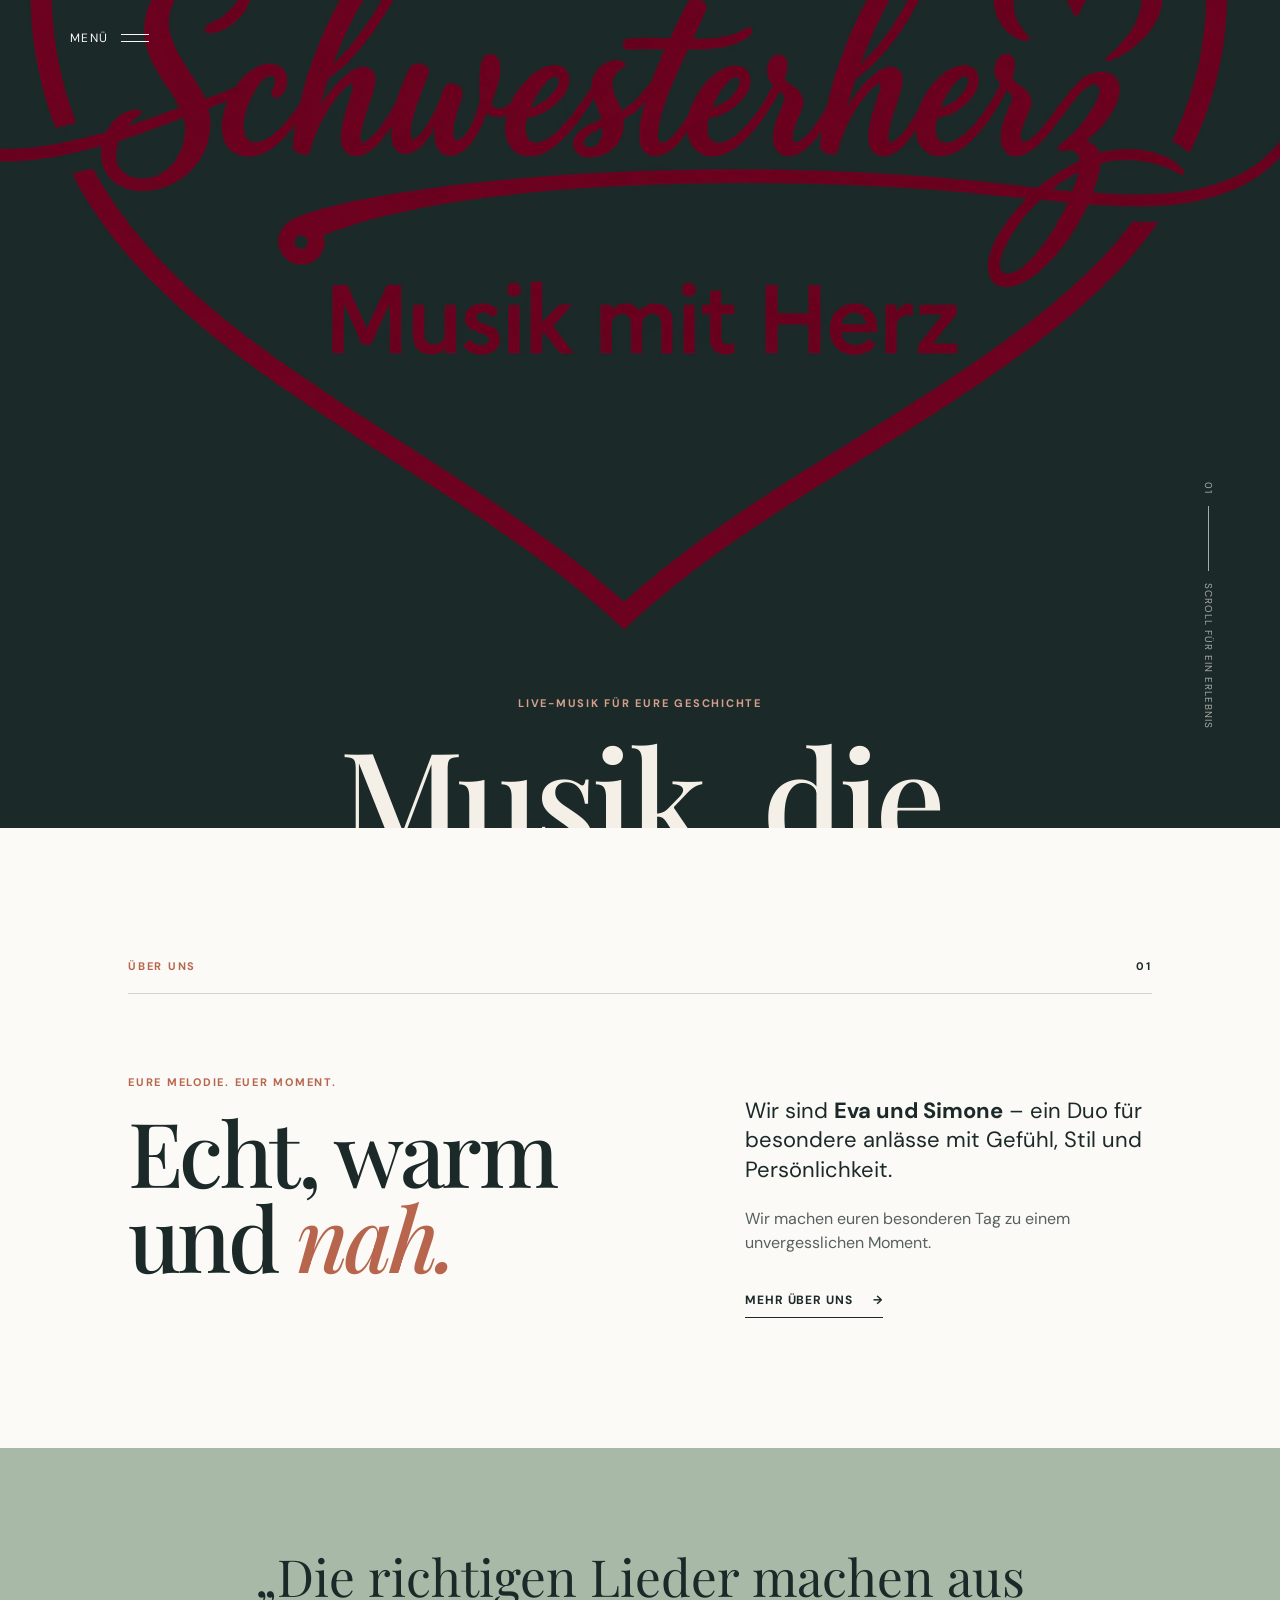
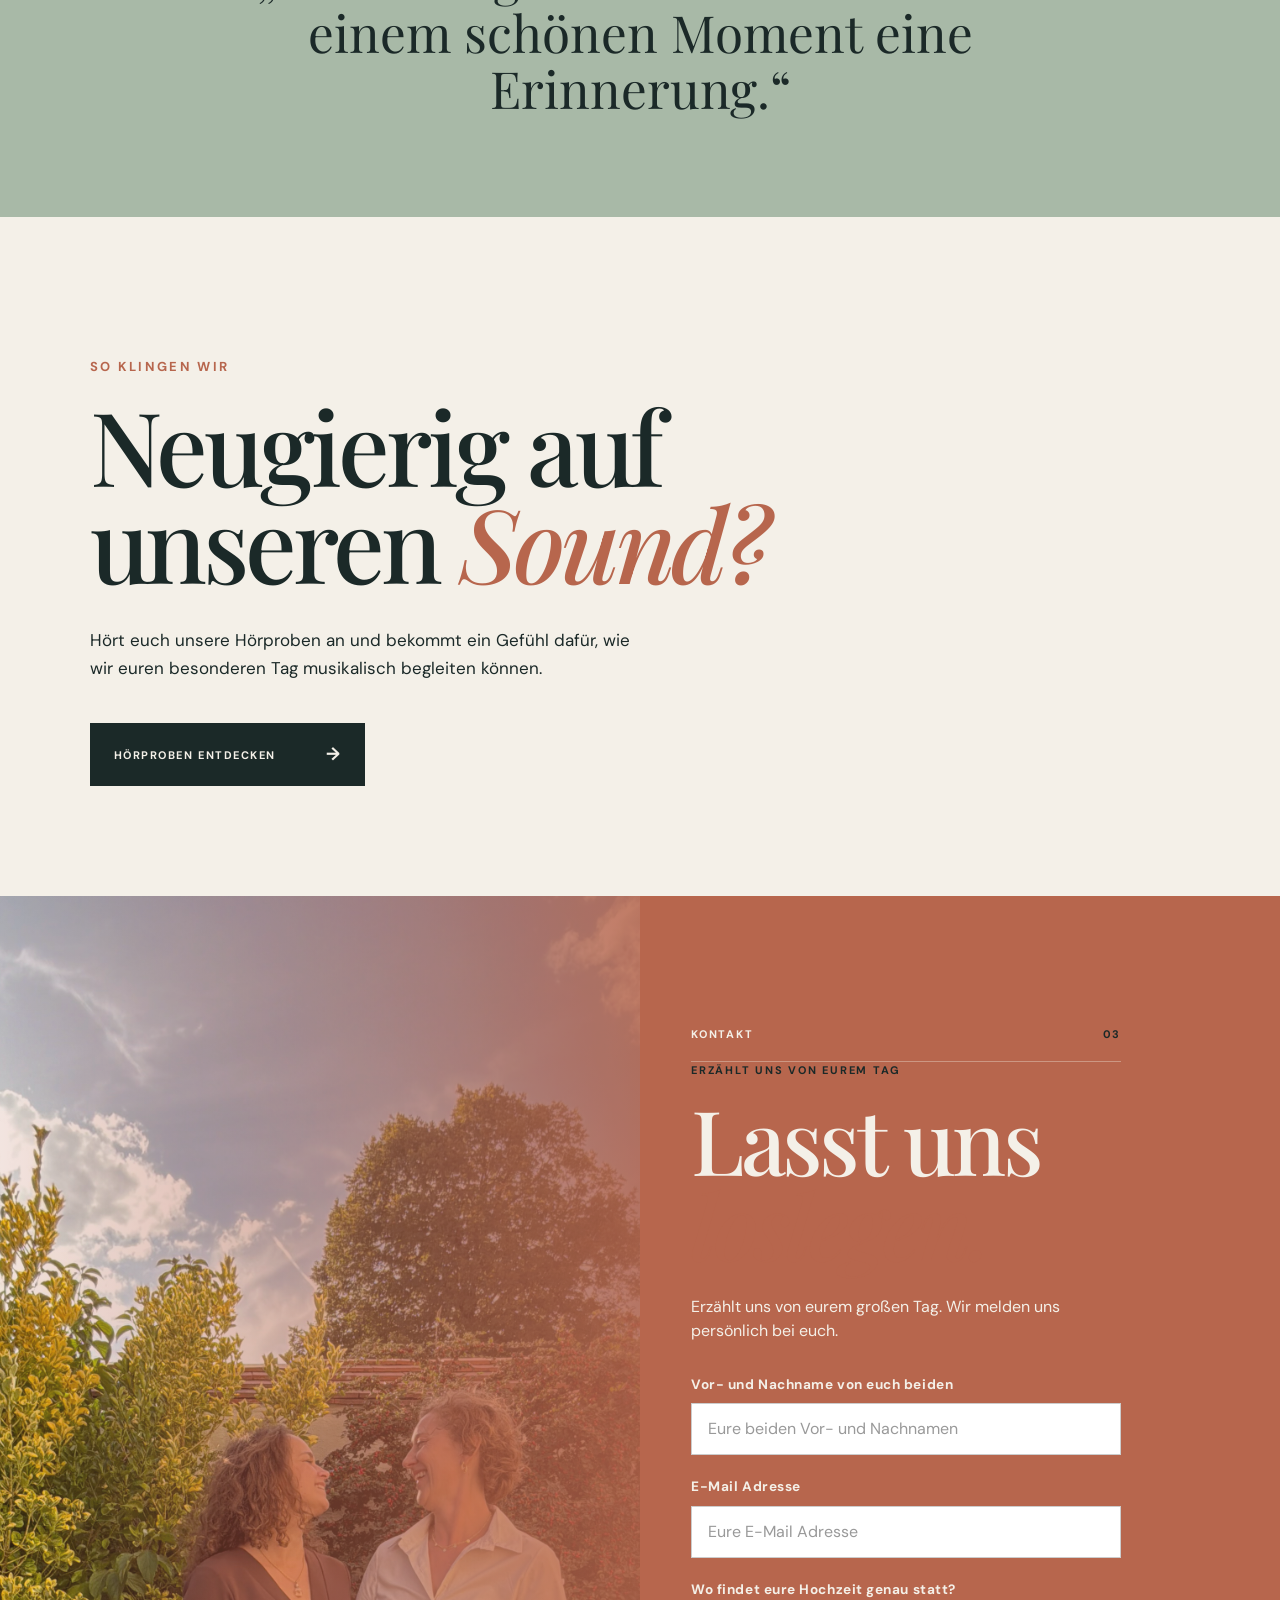
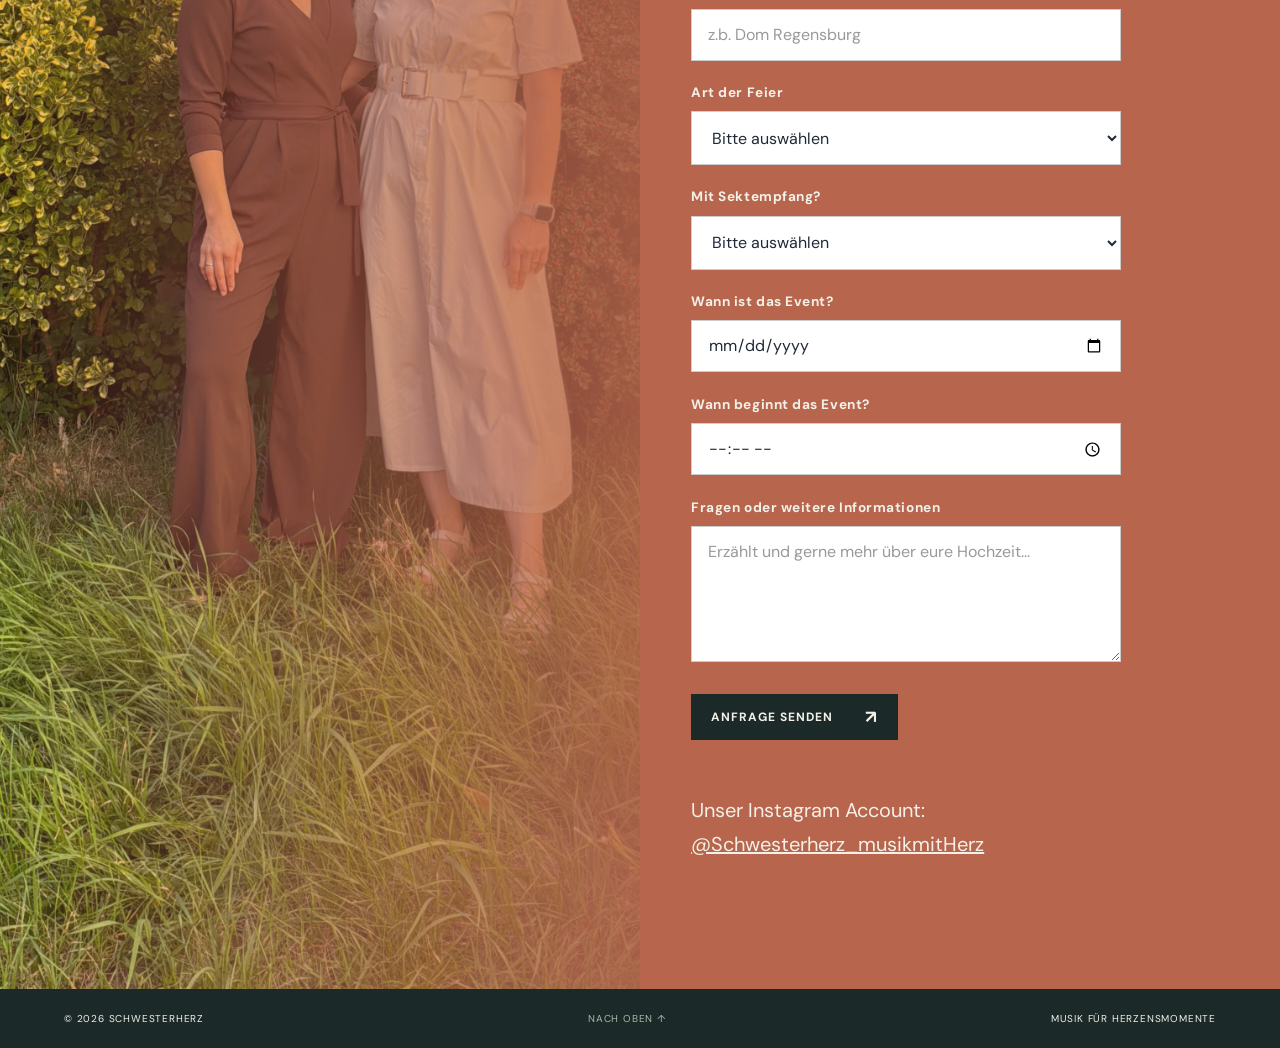
==== index.html @ a73148b8 "Website aktualisiert" ====
<!doctype html>
<html lang="de">
  <head>
    <meta charset="utf-8" />
    <meta name="viewport" content="width=device-width, initial-scale=1" />
    <meta
      name="description"
      content="Live-Musik für Hochzeiten, Empfänge und besondere Momente."
    />
    <title>Schwesterherz | Musik für Herzensmomente</title>
    <link rel="preconnect" href="https://fonts.googleapis.com" />
    <link rel="preconnect" href="https://fonts.gstatic.com" crossorigin />
    <link
      href="https://fonts.googleapis.com/css2?family=DM+Sans:wght@400;500;700&family=Playfair+Display:wght@500;600&display=swap"
      rel="stylesheet"
    />
    <link rel="stylesheet" href="styles.css" />
  </head>
  <body>
    <header class="site-header" id="start">
      <button
        class="menu-toggle"
        type="button"
        aria-expanded="false"
        aria-controls="main-menu"
      >
        <span class="menu-label">Menü</span>
        <span class="menu-icon" aria-hidden="true">
          <i></i>
          <i></i>
        </span>
      </button>
      <nav class="main-menu" id="main-menu" aria-label="Hauptnavigation">

        <div class="menu-links">

        <a href="index.html">Startseite <span>01</span></a>
        <a href="ueber-uns.html">Über uns <span>02</span></a>
        <a href="hoerproben.html">Hörproben <span>03</span></a>
        <a href="./index.html#kontakt">Kontakt <span>04</span></a>
        <a href="impressum.html">Impressum <span>05</span></a>
        </div>

        <div class="menu-logo">
          <img  
            src="images/Logo.jpeg"
            alt="Schwesterherz - Musik mit Herz">
        </div>
      </nav>
    </header>

    <main>
      <section class="hero" aria-labelledby="hero-title">
          <img 
            src="images/logo_tran.PNG" 
            alt="Schwesterherz Logo"
            class="hero-logo"
          >
        </div>
        <div class="hero-content">
          <p class="eyebrow">Live-Musik für eure Geschichte</p>
          <h1 id="hero-title">Musik, die<br /><em>bleibt.</em></h1>
          <p class="hero-text">
            Wir begleiten die leisen, lauten und ganz besonderen Augenblicke
            eurer Hochzeit.
          </p>
          <a class="button button-light" href="#kontakt">
            Termin anfragen <span>↗</span>
          </a>
        </div>
        <div class="hero-note">
          <span>01</span>
          <span class="line"></span>
          <span>Scroll für ein Erlebnis</span>
        </div>
      </section>

      <section
        class="intro section"
        id="ueber-uns"
        aria-labelledby="intro-title"
      >
        <div class="section-kicker">Über uns <span>01</span></div>
        <div class="intro-grid">
          <div>
            <p class="eyebrow">Eure Melodie. Euer Moment.</p>
            <h2 id="intro-title">Echt, warm<br />und <em>nah.</em></h2>
          </div>
          <div class="intro-copy">
            <p class="lead">
              Wir sind <strong>Eva und Simone</strong> – ein Duo für besondere anlässe 
              mit Gefühl, Stil und Persönlichkeit.
            </p>
            <p>Wir machen euren besonderen Tag zu einem unvergesslichen Moment.</p>
            <a class="text-link" href="ueber-uns.html">
              Mehr über uns <span>→</span>
            </a>
          </div>
        </div>
      </section>

      <section class="quote-band">
        <p>
          „Die richtigen Lieder machen aus einem schönen Moment eine
          Erinnerung.“
        </p>
      </section>

      <section class="hoerproben-teaser">
        <p class="eyebrow">So klingen wir</p>
        <h2>
          Neugierig auf <br>
          unseren <em>Sound?</em>
        </h2>
        <p> Hört euch unsere Hörproben an und bekommt ein Gefühl dafür, wie wir euren besonderen Tag musikalisch begleiten können.</p>
      
        <a href="hoerproben.html" class="hoerproben-link">
          Hörproben entdecken <span>→</span>
        </a>
      </section>
      <section
        class="contact section"
        id="kontakt"
        aria-labelledby="contact-title"
      >
        <div
          class="contact-image image-placeholder"
          role="img"
          aria-label="Eigenes Detailfoto hier einsetzen"
        ></div>
        <div class="contact-content">
          <div class="section-kicker">Kontakt <span>03</span></div>
          <p class="eyebrow">Erzählt uns von eurem Tag</p>
          <h2 id="contact-title">Lasst uns<br /><em>loslegen.</em></h2>
          <p>
            Erzählt uns von eurem großen Tag. Wir melden uns persönlich bei euch.
          </p>
        <form class="contact-form" 
              action="https://api.web3forms.com/submit" 
              method="POST"
          >
          
          <!-- WEb3Forms Acces key --->
           <input 
            type="hidden" 
            name="access_key" 
            value="a52d325a-5009-4cd3-9b31-76ecd3b59890"
          />

          <div class="form-group">
                <label for="name"> Vor- und Nachname von euch beiden</label>
                <input 
                  type="text"
                  id="name"
                  name="name"
                  placeholder="Eure beiden Vor- und Nachnamen"
                  required
                />
              </div>

              <div class="form-group">
                <label for="email">E-Mail Adresse</label>
                <input
                  type="email"
                  id="email"
                  name="email"
                  placeholder="Eure E-Mail Adresse"
                  required
                />
              </div>

              <div class="form-group">
                <label for="location">Wo findet eure Hochzeit genau statt?</label>
                <input
                  type="text"
                  id="location"
                  name="location"
                  placeholder="z.b. Dom Regensburg"
                  required
                />
              </div>
             <div class="form-group">
  <label for="wedding-type">Art der Feier</label>
  <select id="wedding-type" name="wedding-type" required>
    <option value="">Bitte auswählen</option>
    <option value="freie-trauung">Freie Trauung</option>
    <option value="kirchliche-trauung">Kirchliche Trauung</option>
    <option value="taufen">Taufe</option>
  </select>
</div>

<div class="form-group" id="sektempfang-group" hidden>
  <label for="sektempfang">Mit Sektempfang?</label>
  <select id="sektempfang" name="sektempfang">
    <option value="">Bitte auswählen</option>
    <option value="ja">Ja</option>
    <option value="nein">Nein</option>
  </select>
</div>
              <div class="form-group">
                <label for="date">Wann ist das Event?</label>
                <input
                  type="date"
                  id="date"
                  name="date"
                  required
                />
              </div>

              <div class="form-group">
                <label for="time">Wann beginnt das Event?</label>
                <input
                  type="time"
                  id="time"
                  name="time"
                  required
                />
              </div>

              <div class="form-group">
                <label for="message">Fragen oder weitere Informationen</label>
                <textarea
                  id="message"
                  name="message"
                  rows="5"
                  placeholder="Erzählt und gerne mehr über eure Hochzeit..."
                ></textarea>
              </div>

              <button class="button button-dark" type="submit">
                Anfrage senden <span>↗</span>
              </button>
            </form>

              <div class="contact-details">
                <span>Unser Instagram Account:</span>
                <a href="https://www.instagram.com/schwesterherz_musikmitherz?utm_source=ig_web_button_share_sheet&stkn=ZDNlZDc0MzIxNw%3D%3D">
                  @Schwesterherz_musikmitHerz
                </a>
              </div>
            </div>
          </section>

      <footer class="site-footer">
        <span>© 2026 Schwesterherz</span>
        <a href="#start">Nach oben ↑</a>
        <span>Musik für Herzensmomente</span>
      </footer>
    <script src="script.js"></script>
  </body>
</html>
---- styles.css ----
:root {
  --ink: #1b2928;
  --cream: #f4f0e8;
  --paper: #fbfaf7;
  --sage: #a8b9a7;
  --rust: #b7664d;
  --line: rgba(27, 41, 40, 0.18);
  --serif: "Playfair Display", Georgia, serif;
  --sans: "DM Sans", sans-serif;
}

* {
  box-sizing: border-box;
}

html {
  scroll-behavior: smooth;
}

body {
  margin: 0;
  color: var(--ink);
  background: var(--paper);
  font-family: var(--sans);
  font-size: 16px;
  line-height: 1.5;
}

a {
  color: inherit;
  text-decoration: none;
}

.site-header {
  position: absolute;
  z-index: 5;
  top: 0;
  left: 0;
  display: flex;
  align-items: center;
  justify-content: space-between;
  width: 100%;
  padding: 28px 5vw;
  color: var(--paper);
}

.logo {
  position: relative;
  z-index: 2;
  width: min(180px, 35vw);
  height: auto;
  object-fit: contain;
}

.brand {
  position: fixed;
  z-index: 10;
  top: 22px;
  left: 50%;
  transform: translateX(-50%);
  display: inline-flex;
  align-items: center;
  justify-content: center;
  gap: 12px;
  width: min(90vw, 430px);
  min-height: 86px;
  border: 1px solid var(--paper);
  padding: 18px 28px;
  background: var(--ink);
  color: var(--paper);
  font-size: clamp(1.8rem, 4vw, 3rem);
  font-weight: 700;
  letter-spacing: 0.03em;
  white-space: nowrap;
  box-shadow: 0 8px 24px rgba(27, 41, 40, 0.18);
}

.brand-mark {
  display: grid;
  place-items: center;
  flex: 0 0 auto;
  width: 42px;
  height: 42px;
  border: 1px solid currentColor;
  border-radius: 50%;
  font-size: 10px;
  letter-spacing: 0;
}

.brand-name {
  font-family: var(--serif);
}

.menu-toggle {
  position: relative;
  z-index: 2;
  display: flex;
  align-items: center;
  gap: 12px;
  border: 0;
  color: inherit;
  background: none;
  font: inherit;
  cursor: pointer;
}

.menu-label {
  font-size: 12px;
  text-transform: uppercase;
  letter-spacing: 0.12em;
}

.menu-icon {
  display: grid;
  gap: 6px;
  width: 28px;
}

.menu-icon i {
  display: block;
  height: 1px;
  background: currentColor;
  transition: transform 0.3s ease;
}

.main-menu {
    position: fixed;
    inset: 0;
    display: grid;
    grid-template-columns: 1fr 1fr;
    align-items: center;
    gap: 8vw;
    padding: 8vw;
    background: var(--ink);
    color: var(--cream);
    opacity: 0;
    pointer-events: none;
    transform: translateY(-10px);
    transition:
        opacity 0.35s ease,
        transform 0.35s ease;

}

.main-menu.is-open {
  opacity: 1;
  pointer-events: auto;
  transform: translateY(0);
}

.main-menu a {
  display: flex;
  justify-content: space-between;

  width: 100%;

  border-bottom: 1px solid rgba(244, 240, 232, 0.25);

  padding: 18px 0;

  font-family: var(--serif);
  font-size: clamp(2.6rem, 5vw, 5rem);

  line-height: 1;
}

.main-menu a span {
  align-self: flex-start;
  font: 12px var(--sans);
  opacity: 0.65;
}
.hero {
  Position: relative;
  min-height: 700px;
  height: 92vh;
  overflow: hidden;
  display: flex;
  flex-direction: column;
  align-items: center;
  justify-content: center;
  background: var(--ink);
  color: var(--cream);
}
.hero-image,
.contact-image {
  position: absolute;
  inset: 0;
  background-position: center;
  background-size: cover;
}
.hero-image {
  position: relative;
  width: 100%;
  height: 45%;

  display: flex;
  justify-content: center;
  align-items: center;

  overflow: hidden;
  background: #f5d2c2
}
.hero-image img {
  width: 100%;
  max-width: 1400px;
  height: auto;

  object-fit: contain;
  
  display: block;
}
.hero-image svg {
  width: min(1200px, 90vw);
  height: auto;
  max-height: 90%;
  display: block;
}
.heart-outline {
  fill: none;
  stroke: #4b2c32;
  stroke-width: 7;
  stroke-linecap: round;
  stroke-linejoin: round;
}
.heart-outline.subtle {
  opacity: 0.2;
  stroke-width: 3;
}
.heart-line {
  fill: none;
  stroke: #4b2c32;
  stroke-width: 7;
  stroke-linecap: round;
  stroke-linejoin: round;
  opacity: 0.7;
}
.script-arc {
  fill: none;
  stroke: #4b2c32;
  stroke-width: 6;
  stroke-linecap: round;
  opacity: 0.9;
}
.script-arc.right {
  stroke-width: 5;
}
.brand-name,
.brand-subtitle {
  fill: #4b2c32;
  text-anchor: middle;
}
.brand-name {
  font-family: "Segoe Print", "Bradley Hand", "Comic Sans MS", cursive;
  font-size: 150px;
  font-weight: 700;
  letter-spacing: -5px;
  font-style: italic;
}
.brand-subtitle {
  font-family: "Segoe Print", "Bradley Hand", "Comic Sans MS", cursive;
  font-size: 88px;
  font-weight: 700;
  letter-spacing: -3px;
  font-style: italic;
}
.image-placeholder::after {
  content: none;
}
.hero-content {
  position: relative;
  z-index: 2;
  width: 100%;
  max-width: 100%;
  padding: 2rem;
  text-align: center;
  display: flex;
  flex-direction: column;
  align-items: center;
}
.eyebrow {
  margin: 0 0 18px;
  color: var(--rust);
  font-size: 11px;
  font-weight: 700;
  letter-spacing: 0.16em;
  text-transform: uppercase;
}
.hero .eyebrow {
  color: #d4a08c;
}
h1,
h2 {
  margin: 0;
  font-family: var(--serif);
  font-weight: 500;
  line-height: 0.95;
  letter-spacing: -0.04em;
}
h1 {
  font-size: clamp(4.5rem, 11vw, 10.5rem);
}
h2 {
  font-size: clamp(3.2rem, 7vw, 7rem);
}
em {
  color: var(--rust);
  font-style: italic;
}
.hero-text {
  max-width: 360px;
  margin: 30px 0;
  font-size: 17px;
}
.button {
  display: inline-flex;
  align-items: center;
  gap: 32px;
  padding: 15px 20px;
  font-size: 12px;
  font-weight: 700;
  letter-spacing: 0.08em;
  text-transform: uppercase;
  transition:
    gap 0.25s ease,
    background 0.25s ease;
}
.button:hover {
  gap: 42px;
}
.button span {
  font-size: 18px;
  line-height: 0;
}
.button-light {
  border: 1px solid rgba(244, 240, 232, 0.7);
  color: var(--cream);
}
.button-light:hover {
  background: var(--cream);
  color: var(--ink);
}
.button-dark {
  background: var(--ink);
  color: var(--cream);
}
.button-dark:hover {
  background: var(--rust);
}
.hero-note {
  position: absolute;
  right: 5vw;
  bottom: 11vh;
  display: flex;
  align-items: center;
  gap: 12px;
  color: rgba(244, 240, 232, 0.65);
  font-size: 10px;
  letter-spacing: 0.1em;
  text-transform: uppercase;
  writing-mode: vertical-rl;
}
.hero-note .line {
  display: block;
  width: 1px;
  height: 65px;
  background: currentColor;
}
.section {
  padding: 130px 10vw;
}
.section-kicker {
  display: flex;
  justify-content: space-between;
  padding-bottom: 18px;
  border-bottom: 1px solid var(--line);
  color: var(--rust);
  font-size: 11px;
  font-weight: 700;
  letter-spacing: 0.16em;
  text-transform: uppercase;
}
.section-kicker span {
  color: var(--ink);
}
.intro-grid {
  display: grid;
  grid-template-columns: 1.2fr 1fr;
  gap: 10vw;
  padding-top: 80px;
}
.intro-copy {
  align-self: end;
  max-width: 430px;
}
.lead {
  font-size: 22px;
  line-height: 1.35;
}
.intro-copy p:not(.lead) {
  color: #56615d;
}
.text-link {
  display: inline-flex;
  gap: 20px;
  margin-top: 20px;
  border-bottom: 1px solid var(--ink);
  padding-bottom: 8px;
  font-size: 12px;
  font-weight: 700;
  letter-spacing: 0.08em;
  text-transform: uppercase;
}
.quote-band {
  padding: 100px 10vw;
  background: var(--sage);
}
.quote-band p {
  max-width: 850px;
  margin: 0 auto;
  font-family: var(--serif);
  font-size: clamp(2rem, 4vw, 4.5rem);
  line-height: 1.1;
  text-align: center;
}
.samples {
  background: var(--cream);
}
.section-heading {
  display: flex;
  justify-content: space-between;
  align-items: end;
  padding: 65px 0 55px;
}
.section-heading > p {
  max-width: 250px;
  margin: 0;
  color: #56615d;
  font-size: 14px;
}
.tracks {
  border-top: 1px solid var(--line);
}
.track {
  display: grid;
  grid-template-columns: 70px 1fr 30px;
  align-items: center;
  gap: 22px;
  border-bottom: 1px solid var(--line);
  padding: 22px 0;
}
.play-button {
  width: 48px;
  height: 48px;
  border: 1px solid var(--ink);
  border-radius: 50%;
  color: var(--ink);
  background: transparent;
  font-size: 13px;
  cursor: pointer;
  transition:
    background 0.2s,
    color 0.2s;
}
.play-button.is-playing,
.play-button:hover {
  background: var(--rust);
  color: var(--paper);
  border-color: var(--rust);
}
.track-info > span {
  color: var(--rust);
  font-size: 10px;
  font-weight: 700;
  letter-spacing: 0.14em;
  text-transform: uppercase;
}
.track h3 {
  margin: 5px 0 1px;
  font-family: var(--serif);
  font-size: 25px;
  font-weight: 500;
}
.track p {
  margin: 0;
  color: #69726d;
  font-size: 12px;
}
.track-arrow {
  font-size: 22px;
}
.contact {
  position: relative;
  min-height: 700px;
  display: flex;
  align-items: center;
  overflow: hidden;
  background: var(--rust);
  color: var(--cream);
}
.contact-image {
  right: 50%;
  opacity: 0.92;
  background-image:
    linear-gradient(90deg, rgba(183, 102, 77, 0.1), rgba(183, 102, 77, 0.85)),
    url("images/IMG_0082.jpeg");
}
.contact-content {
  position: relative;
  z-index: 1;
  width: 42%;
  margin-left: 55%;
}
.contact .section-kicker {
  border-color: rgba(244, 240, 232, 0.35);
  color: var(--cream);
}
.contact .section-kicker span,
.contact .eyebrow {
  color: var(--ink);
}
.contact p:not(.eyebrow) {
  max-width: 370px;
  margin: 28px 0;
}
.contact .button-dark {
  margin-top: 10px;
  background: var(--ink);
}
.contact-details {
  display: grid;
  gap: 4px;
  margin-top: 55px;
  font-size: 20px;
}

.contact-details a {
  text-decoration: underline;
}
.site-footer {
  display: flex;
  justify-content: space-between;
  padding: 22px 5vw;
  background: var(--ink);
  color: var(--cream);
  font-size: 10px;
  letter-spacing: 0.08em;
  text-transform: uppercase;
}
.site-footer a {
  color: var(--sage);
}
@media (max-width: 700px) {
  .site-header {
    padding: 22px 6vw;
  }
  .hero {
    min-height: 680px;
    height: 90vh;
  }
  .hero-content {
    margin: 0 6vw 12vh;
  }
  .hero-note {
    right: 6vw;
    bottom: 4vh;
  }
  .section {
    padding: 85px 7vw;
  }
  .intro-grid,
  .section-heading {
    grid-template-columns: 1fr;
    display: grid;
    gap: 45px;
    padding-top: 50px;
  }
  .quote-band {
    padding: 75px 7vw;
  }
  .contact {
    min-height: 760px;
    display: block;
    padding-top: 0;
  }
  .contact-image {
    position: relative;
    right: auto;
    height: 310px;
    opacity: 1;
  }
  .contact-content {
    width: auto;
    margin: 0;
    padding: 55px 7vw 70px;
  }
  .contact .section-kicker {
    margin-bottom: 55px;
  }
  .site-footer {
    flex-wrap: wrap;
    gap: 12px;
  }
  .site-footer span:last-child {
    width: 100%;
    order: 3;
  }

  .main-menu {

    grid-template-columns: 1fr;

    align-content: center;

    gap: 35px;

    padding: 20vw 8vw 8vw;

}

.main-menu a {

    font-size: 2.3rem;

    padding: 12px 0 16px;

}

.menu-logo img {

    max-width: 280px;

}
}
/* ==========================
  Kontaktformular
  =========================== */

.contact-form {
  display: flex;
  flex-direction: column;
  gap: 1.4rem;
  margin-top: 2rem;
  width: 100%;
  max-width: 600px;
}

/* Einzelne Formularfelder */
.form-group {
  display: flex;
  flex-direction: column;
  gap: 0.5rem;
  width: 100%;
}

/* Beschriftung der Formularfelder */
.form-group label {
  font-size: 0.85rem;
  font-weight: 700;
  letter-spacing: 0.04em;
}

/*Eingabefelder */
.form-group input,
.form-group select,
.form-group textarea {
  width: 100%;
  max-width: 100%;
  min-height: 52px;
  padding: 0.9rem 1rem;
  border: 1px solid rgba(0, 0, 0, 0.2);
  background: white;
  font-family: inherit;
  font-size: 1rem;
  color: #1f2937;
  box-sizing: border-box;
  border-radius: 0;
  transition: border-color 0.2s ease,
              box-shadow 0.2s ease;
}

.form-group input[type="date"],
.form-group input[type="time"] {
  display: block;
  width: 100%;
  min-height: 52px;
  height: 52px;
  padding: 0.9rem 1rem;
  appearance: none;
  -webkit-appearance: none;
  -moz-appearance: none;
  line-height: normal;
  font: inherit;
}

/* Platzhalter */
.form-group input::placeholder,
.form-group textarea::placeholder {
  color: #999;
}

/* Wenn man ein Feld anklickt */
.form-group input:focus,
.form-group select:focus,
.form-group textarea:focus {
  outline: none;
  border-color: #1f2937;
  box-shadow: 0 0 0 2px rgba(31, 41, 55, 0.08);
}

/* Textfeld */
.form-group textarea {
  resize: vertical;
  min-height: 130px;
}

/* Dropdown */
.form-group select {
  cursor: pointer;
}

/* Absender-Button */
.contact-form .button {
  align-self: flex-start;
  border: none;
  cursor: pointer;
  font-family: inherit;
}

/* button beim Überfahren */
.contact-form .button:hover {
  transform: translateY(-2px);
}

/* Auf kleinere Bildschirmen */
@media (max-width: 700px) {
  .contact-form {
    max-width: 100%;
  }
  .form-group input,
  .form-group select,
  .form-group textarea {
    font-size: 16px;
  }
}

/* ========================================

   HÖRPROBEN-TEASER AUF DER STARTSEITE

======================================== */

.hoerproben-teaser {

    position: relative;

    overflow: hidden;

    padding: 140px 7vw 110px;

    background: var(--cream);

    color: var(--ink);

}

/* Kleine Überschrift */

.hoerproben-teaser .eyebrow {

    margin: 0 0 20px;

    color: var(--rust);

    font-size: 13px;

    font-weight: 700;

    letter-spacing: 0.18em;

    text-transform: uppercase;

}

/* Große Überschrift */

.hoerproben-teaser h2 {

    max-width: 850px;

    margin: 0;

    font-family: var(--serif);

    font-size: clamp(3.5rem, 8vw, 7rem);

    font-weight: 500;

    line-height: 0.95;

    letter-spacing: -0.04em;

}

.hoerproben-teaser h2 em {

    color: var(--rust);

    font-weight: 500;

    font-style: italic;

}

/* Beschreibung */

.hoerproben-teaser > p:not(.eyebrow) {

    max-width: 560px;

    margin: 35px 0 0;

    font-size: 17px;

    line-height: 1.7;

}

/* Button */

.hoerproben-link {

    display: inline-flex;

    align-items: center;

    justify-content: space-between;

    gap: 50px;

    margin-top: 40px;

    padding: 18px 24px;

    background: var(--ink);

    color: var(--cream);

    font-size: 11px;

    font-weight: 700;

    letter-spacing: 0.14em;

    text-transform: uppercase;

    text-decoration: none;

    transition:

        transform 0.25s ease,

        background 0.25s ease;

}

.hoerproben-link:hover {

    transform: translateY(-3px);

    background: #243937;

}

.hoerproben-link span {

    font-size: 18px;

    transition: transform 0.25s ease;

}

.hoerproben-link:hover span {

    transform: translateX(5px);

}

/* ========================================

   HANDY

======================================== */

@media (max-width: 700px) {

    .hoerproben-teaser {

        padding: 75px 5vw;

    }

    .hoerproben-teaser h2 {

        font-size: clamp(3rem, 15vw, 5rem);

    }

    .hoerproben-teaser > p:not(.eyebrow) {

        margin-top: 28px;

        font-size: 16px;

    }

    .hoerproben-link {

        gap: 28px;

        margin-top: 32px;
        padding: 16px 20px;
    }
}

.menu-logo {
  display: flex;
  justify-content: center;
  align-items: center;

  width: 100%;
}

.menu-logo img {
  display: block;

  width: 100%;
  max-width: 600px;
  height: auto;

  object-fit: contain;
}
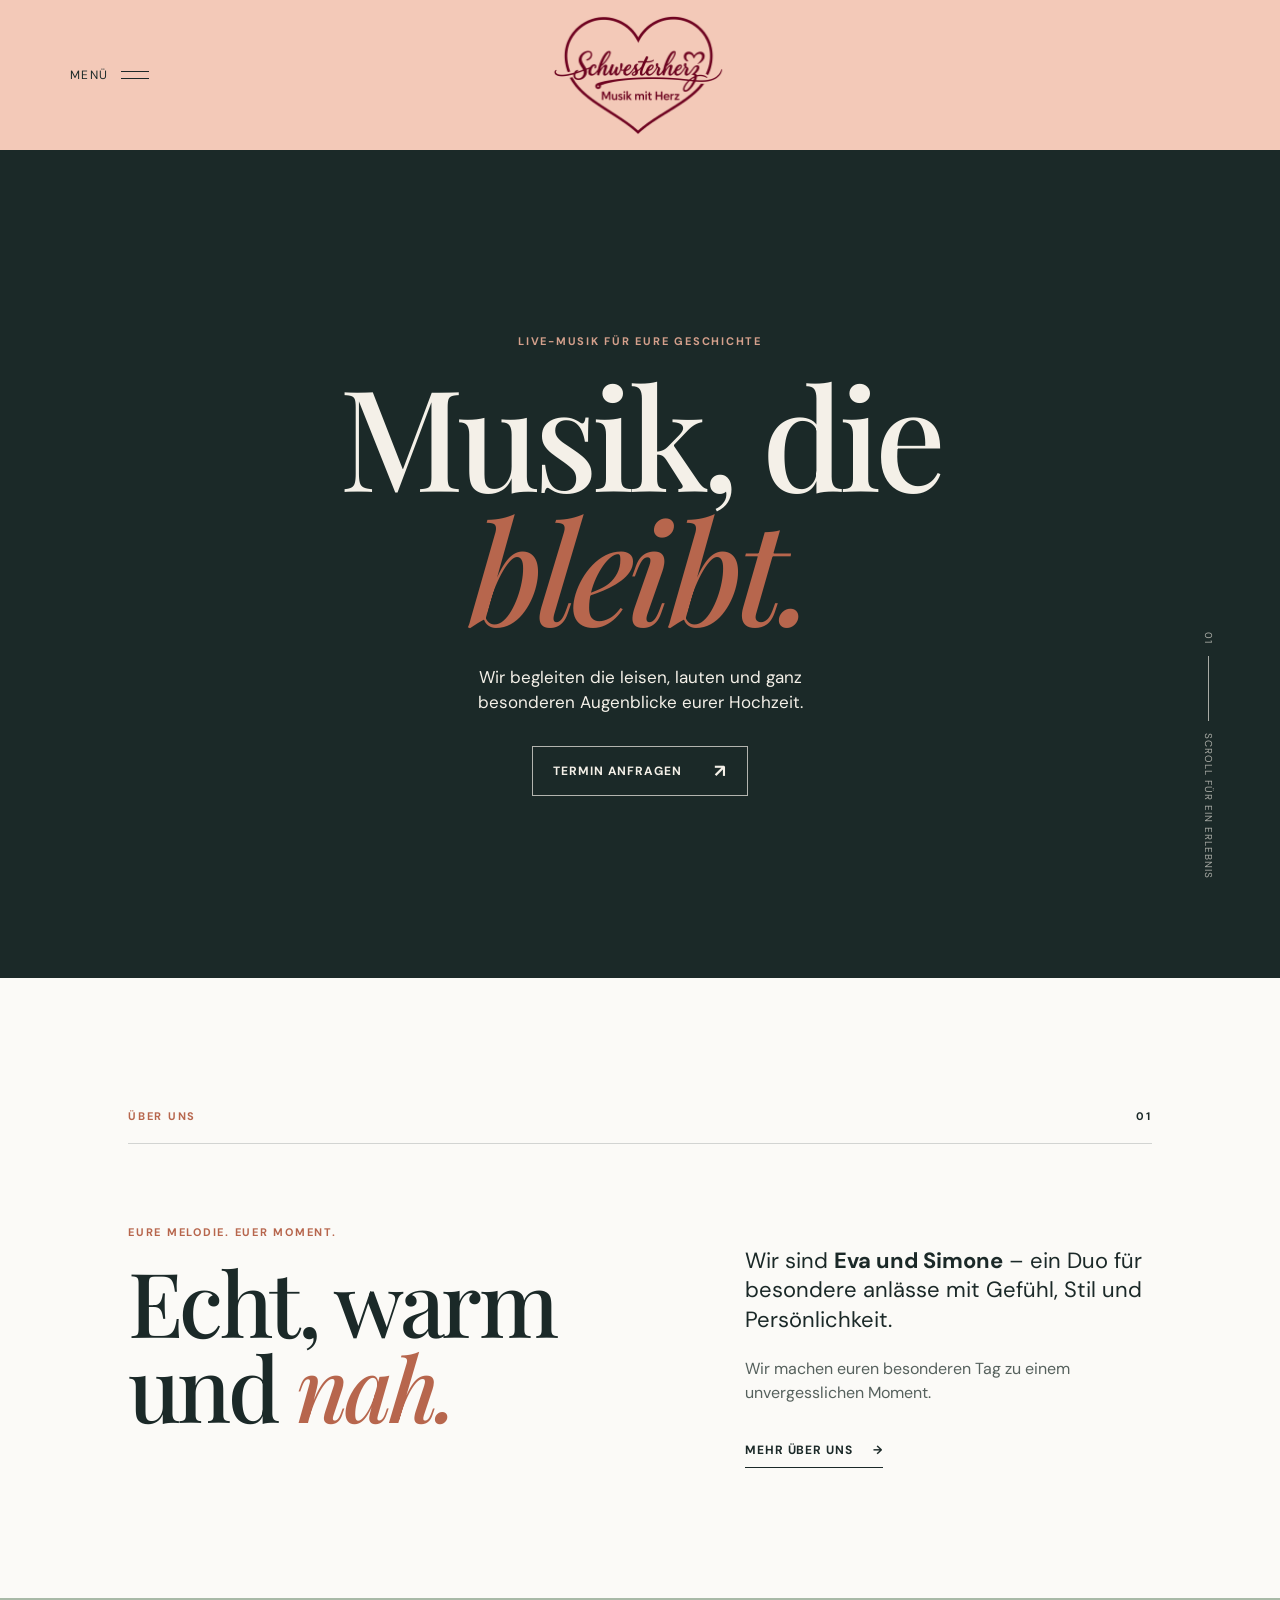
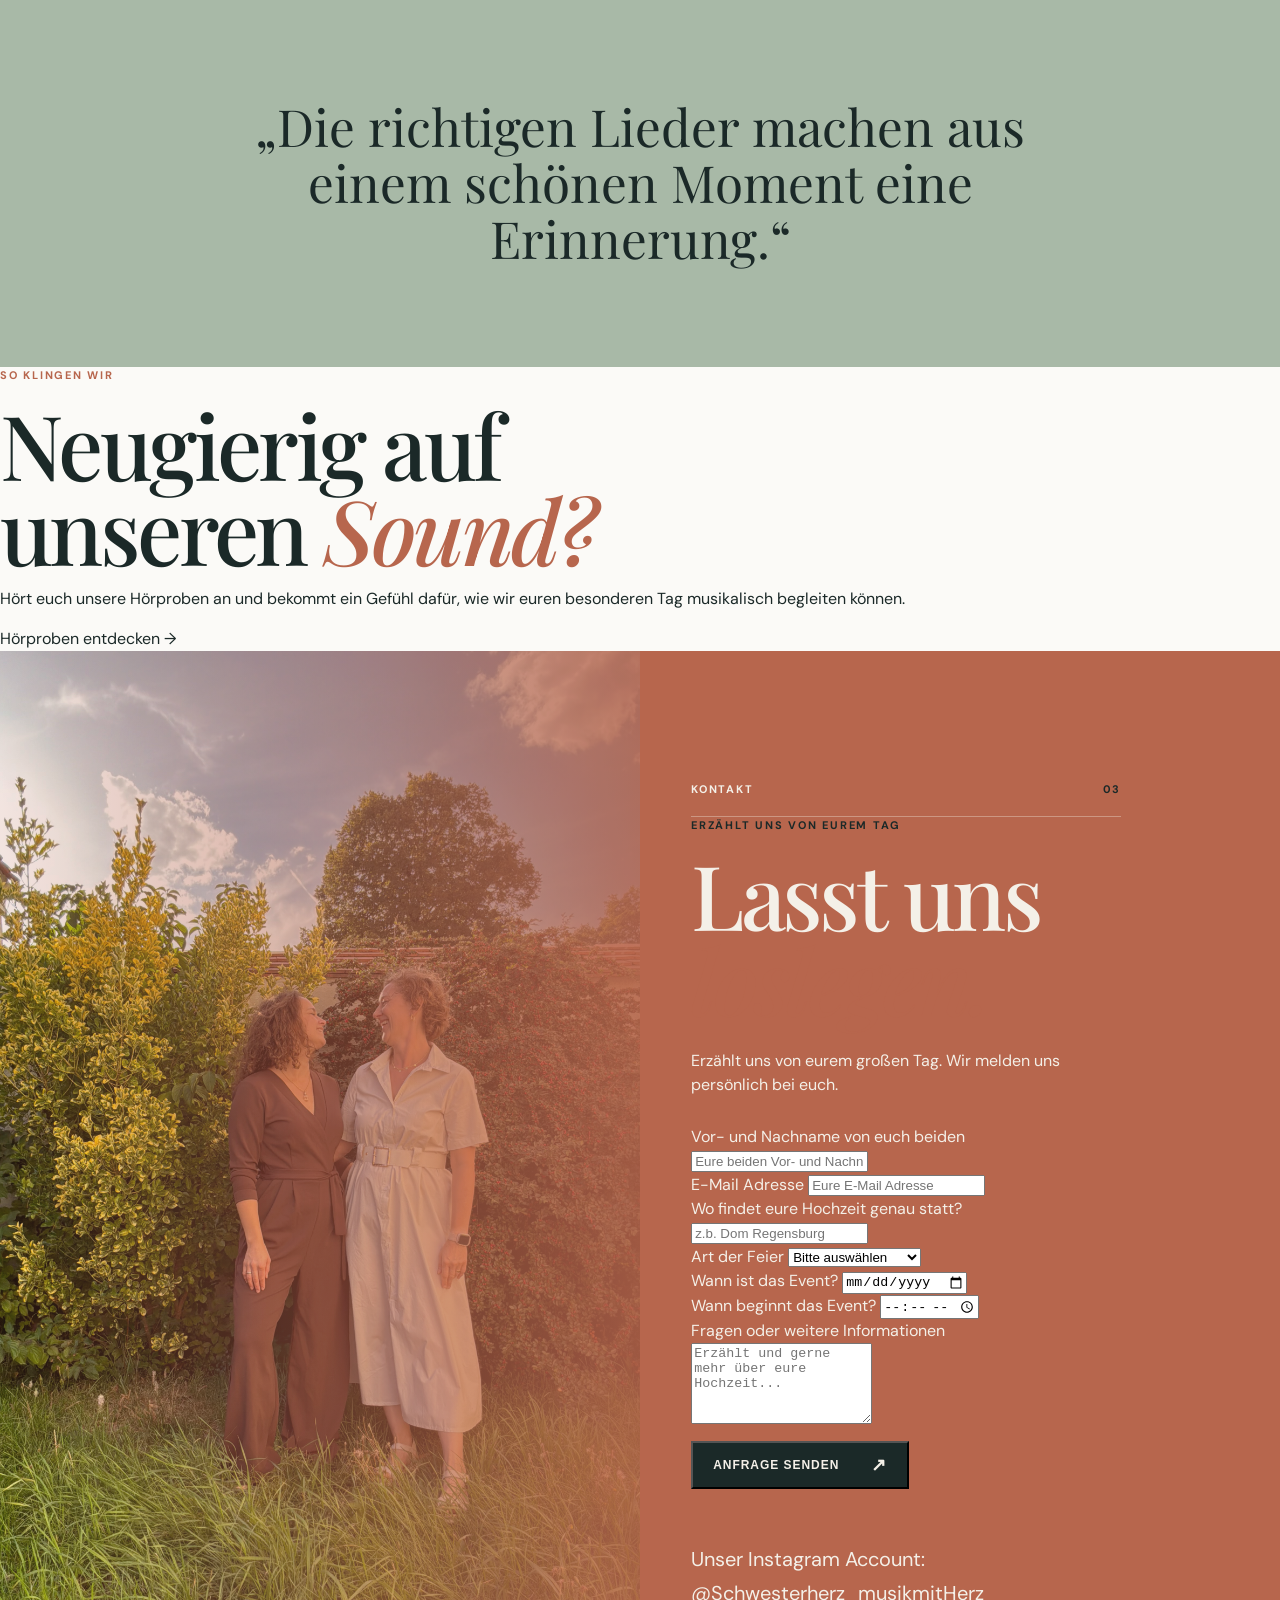
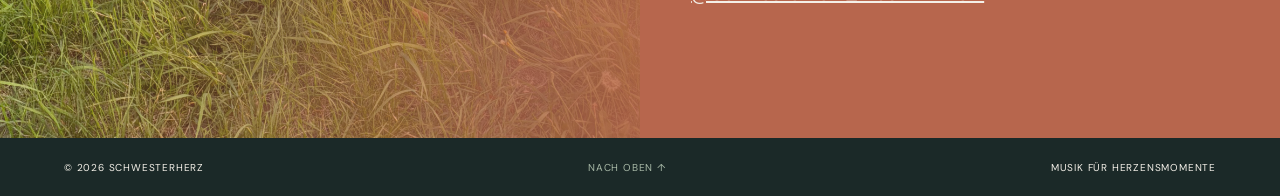
==== commit 045d9505: "Website aktualisiert" ====
--- a/index.html
+++ b/index.html
@@ -30,6 +30,13 @@
           <i></i>
         </span>
       </button>
+
+      <a href="index.html" class="header-logo">
+          <img  
+            src="images/logo_tran.PNG"
+            alt="Schwesterherz - Musik mit Herz"
+          >
+      </a>
       <nav class="main-menu" id="main-menu" aria-label="Hauptnavigation">
 
         <div class="menu-links">
@@ -51,11 +58,6 @@
 
     <main>
       <section class="hero" aria-labelledby="hero-title">
-          <img 
-            src="images/logo_tran.PNG" 
-            alt="Schwesterherz Logo"
-            class="hero-logo"
-          >
         </div>
         <div class="hero-content">
           <p class="eyebrow">Live-Musik für eure Geschichte</p>
--- a/styles.css
+++ b/styles.css
@@ -32,16 +32,20 @@
 }
 
 .site-header {
-  position: absolute;
-  z-index: 5;
-  top: 0;
-  left: 0;
+  position: relative;
+  z-index: 100;
+
   display: flex;
   align-items: center;
-  justify-content: space-between;
+  justify-content: center;
+
   width: 100%;
-  padding: 28px 5vw;
-  color: var(--paper);
+  height: 150px;
+
+  padding: 0 5vw;
+
+  background: #f3c9b8;
+  color: var(--ink);
 }
 
 .logo {
@@ -92,14 +96,17 @@
 }
 
 .menu-toggle {
-  position: relative;
-  z-index: 2;
+  position: absolute;
+  left: 5vw;
+  top: 50%;
+  transform: translateY(-50%);
+  z-index: 102;
   display: flex;
   align-items: center;
   gap: 12px;
   border: 0;
-  color: inherit;
   background: none;
+  color: var(--ink);
   font: inherit;
   cursor: pointer;
 }
@@ -181,6 +188,18 @@
   background: var(--ink);
   color: var(--cream);
 }
+
+.header-logo img {
+  display: block;
+
+  width: 190px;
+  max-height: 130px;
+
+  height: auto;
+
+  object-fit: contain;
+}
+
 .hero-image,
 .contact-image {
   position: absolute;
@@ -188,27 +207,7 @@
   background-position: center;
   background-size: cover;
 }
-.hero-image {
-  position: relative;
-  width: 100%;
-  height: 45%;
-
-  display: flex;
-  justify-content: center;
-  align-items: center;
-
-  overflow: hidden;
-  background: #f5d2c2
-}
-.hero-image img {
-  width: 100%;
-  max-width: 1400px;
-  height: auto;
-
-  object-fit: contain;
-  
-  display: block;
-}
+
 .hero-image svg {
   width: min(1200px, 90vw);
   height: auto;
@@ -626,11 +625,18 @@
 }
 
 .menu-logo img {
-
-    max-width: 280px;
-
-}
-}
+  max-width: 280px;
+}
+.hero-logo {
+  width: 300px;
+  max-width: 80vw;    
+}
+
+.site-header {
+  height: 72px;
+  padding: 0 6vw
+}
+
 /* ==========================
   Kontaktformular
   =========================== */
@@ -920,6 +926,11 @@
         margin-top: 32px;
         padding: 16px 20px;
     }
+
+    .hero-logo {
+      width: 90vw;
+      max-height: 85%;
+    }
 }
 
 .menu-logo {
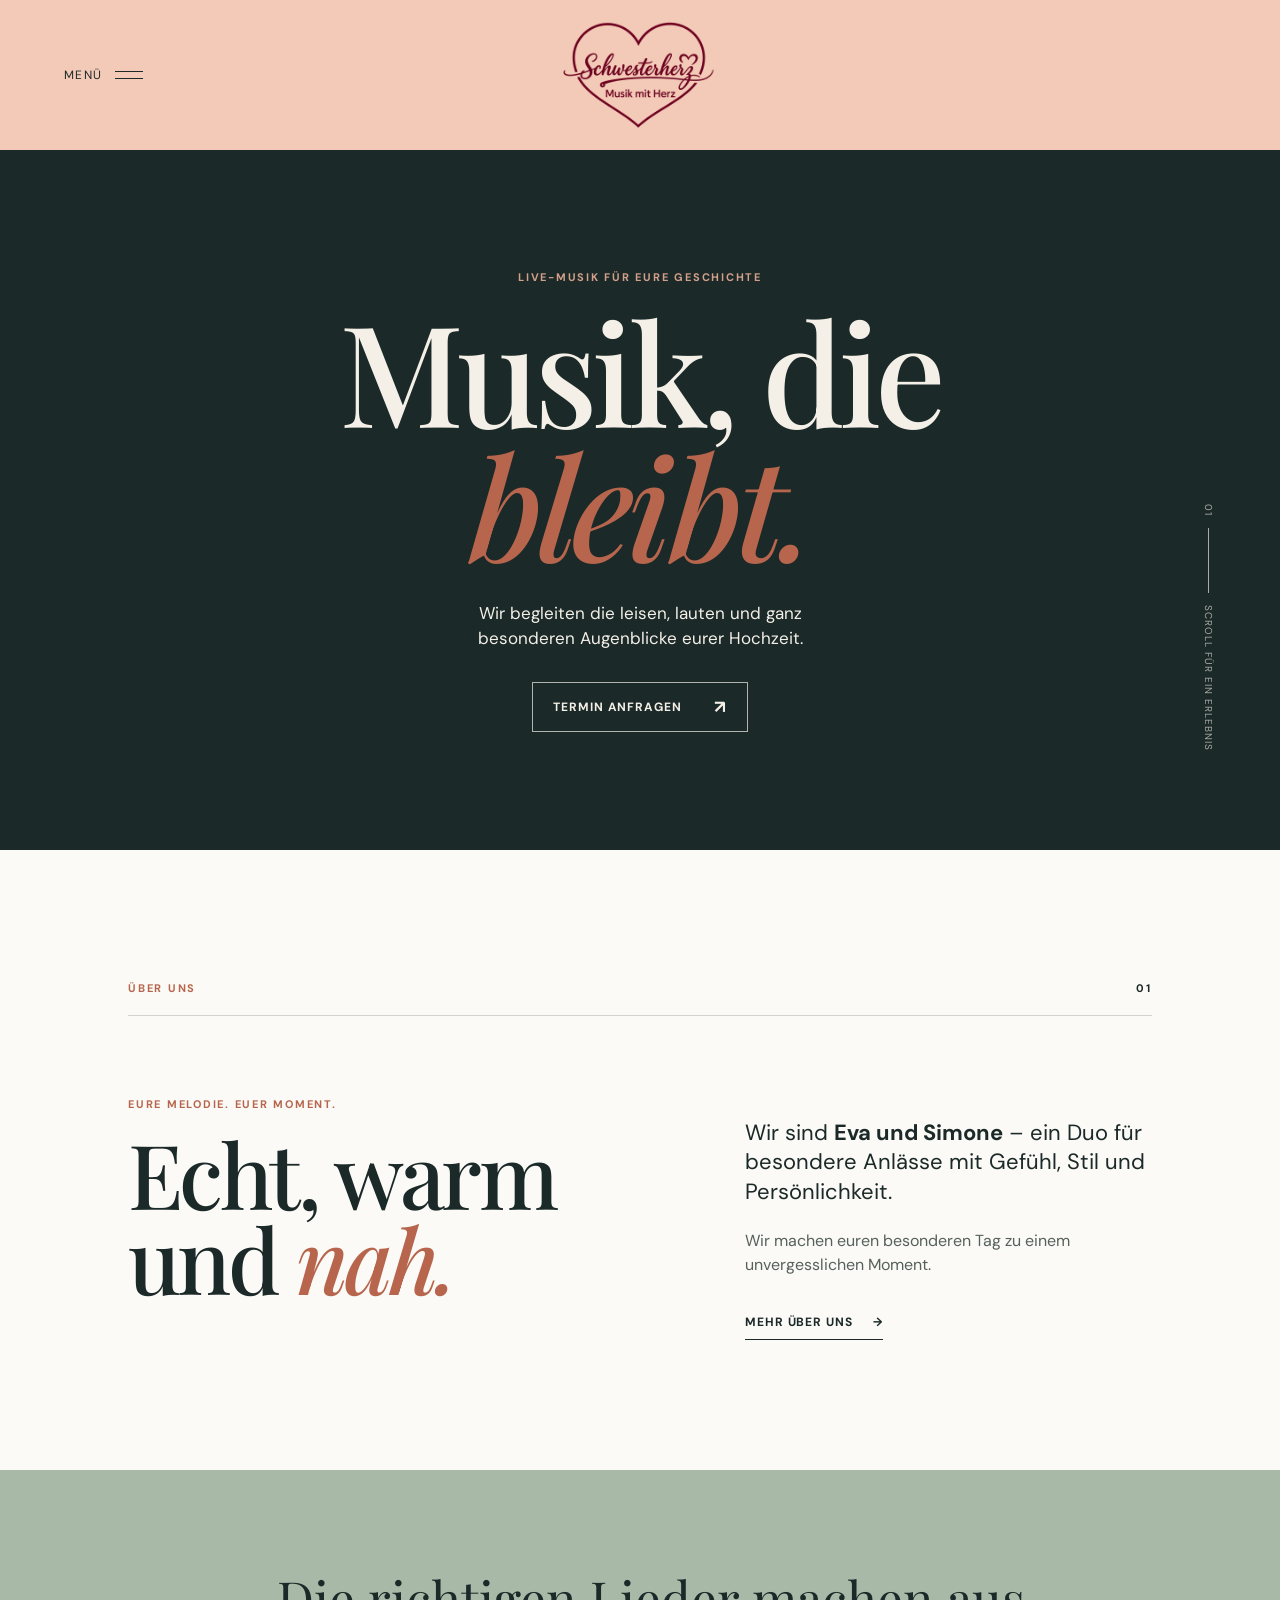
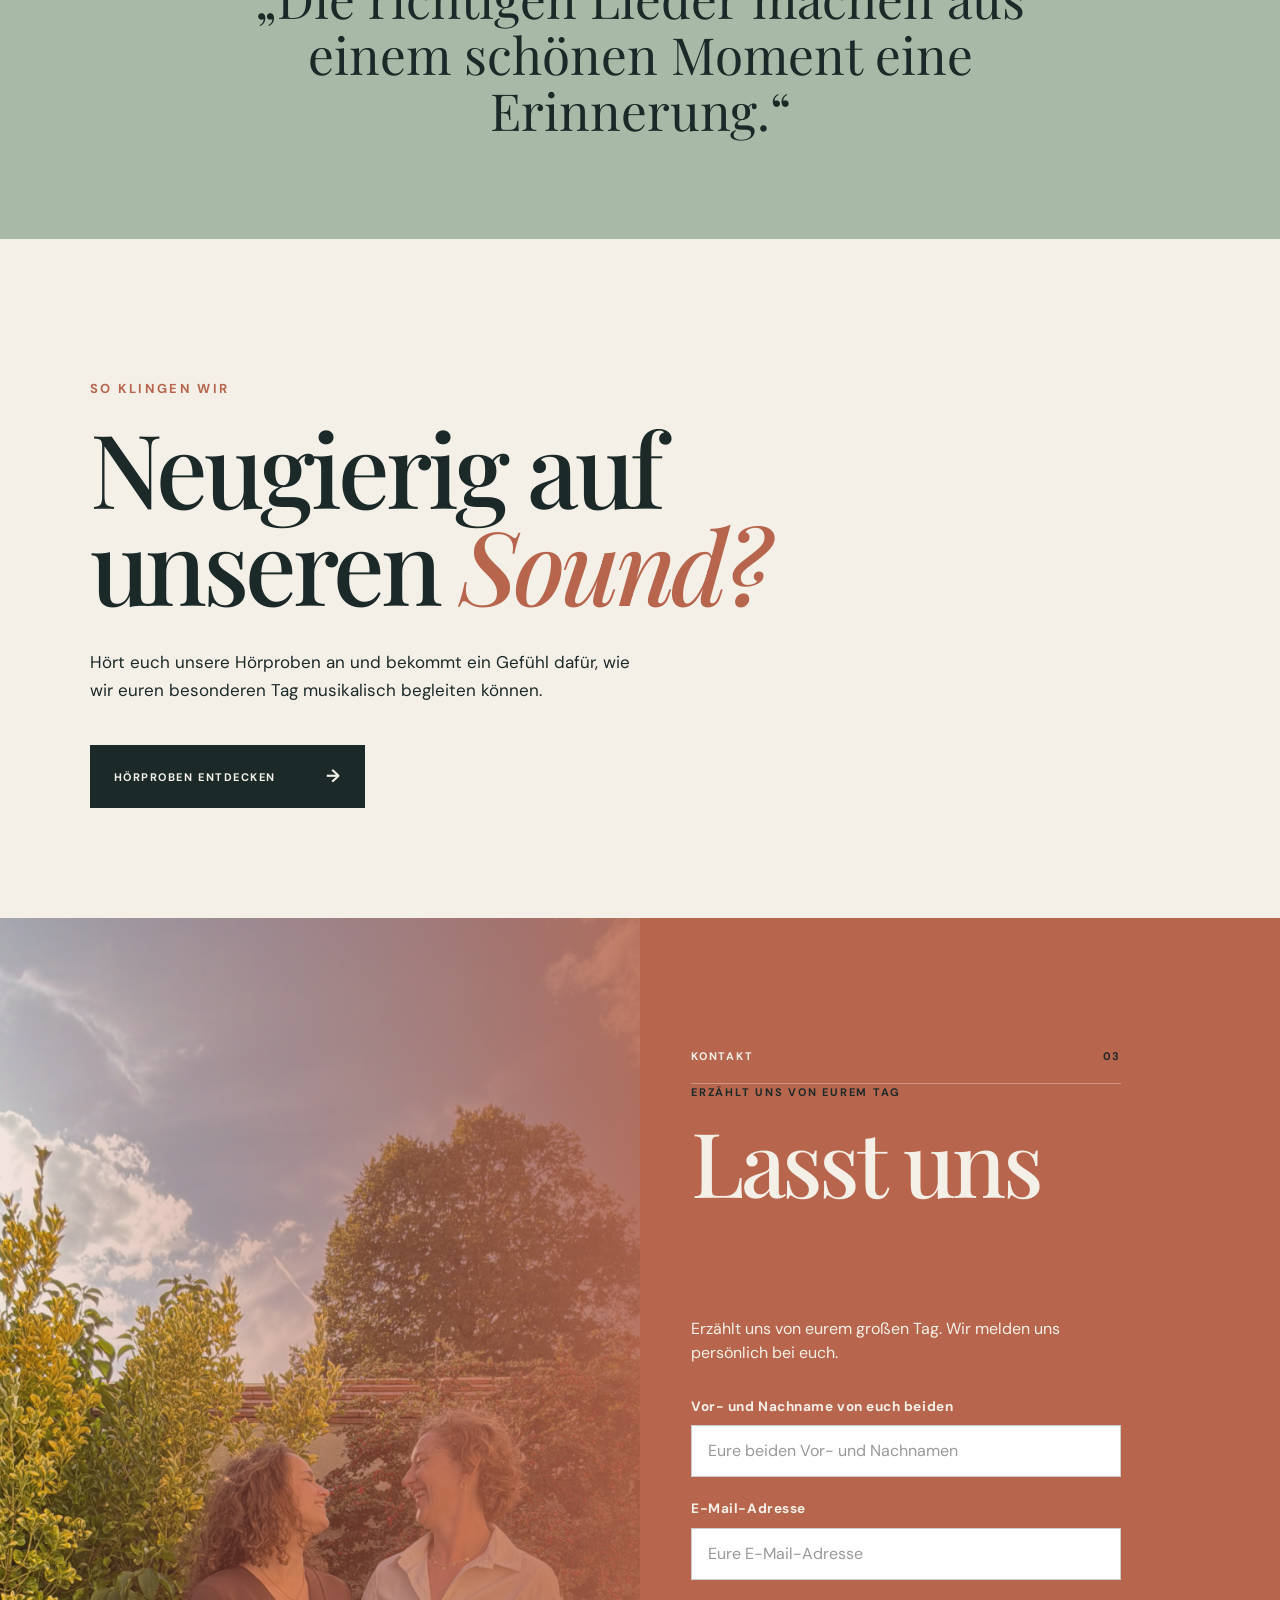
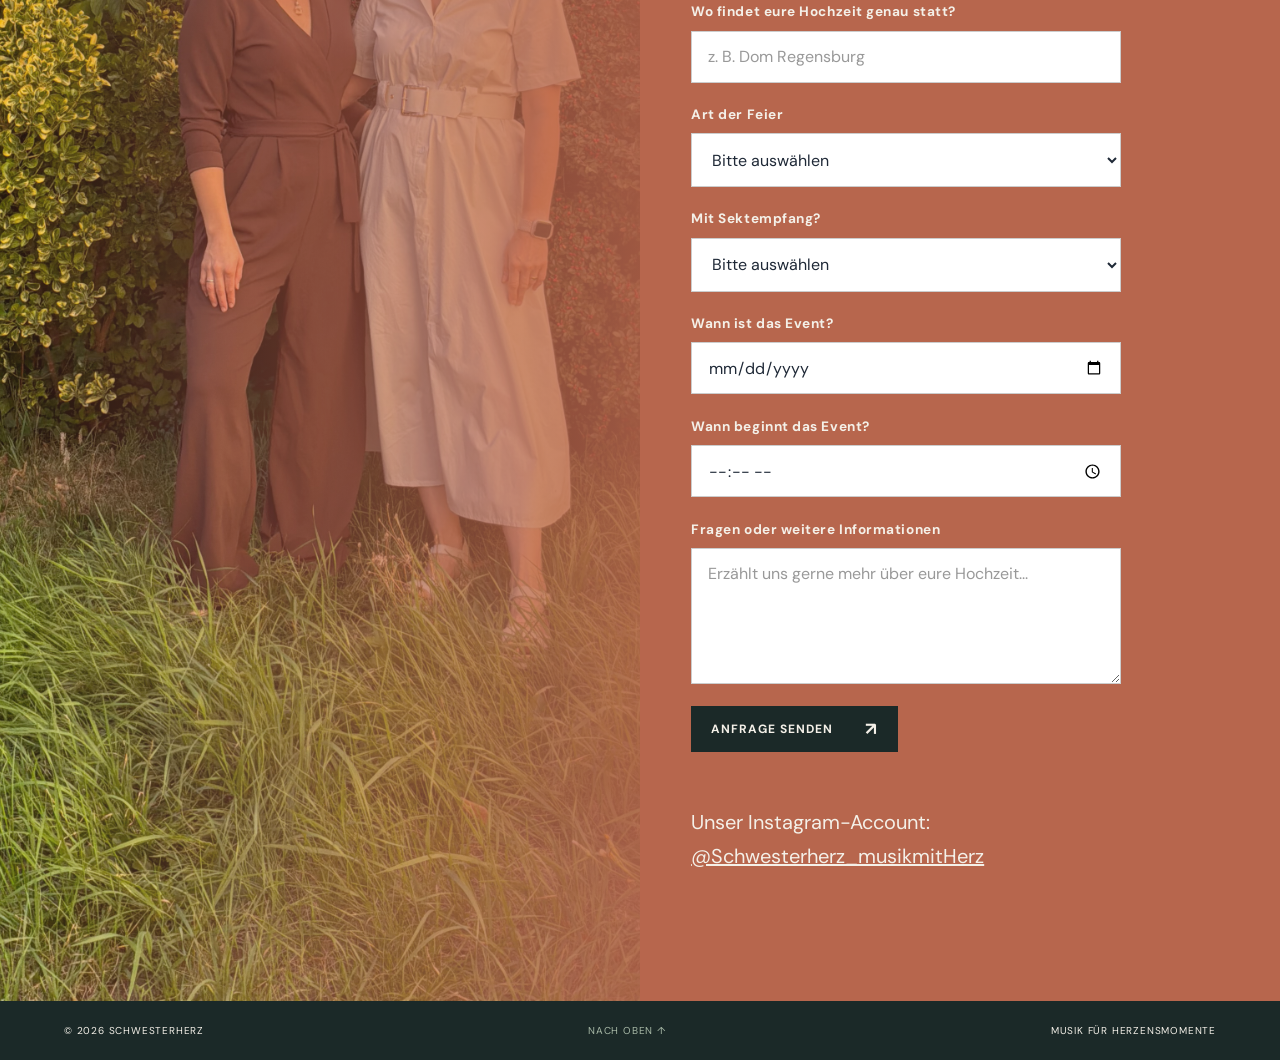
==== commit b46c11f6: "Website aktualisiert" ====
--- a/index.html
+++ b/index.html
@@ -1,253 +1,616 @@
 <!doctype html>
 <html lang="de">
-  <head>
-    <meta charset="utf-8" />
-    <meta name="viewport" content="width=device-width, initial-scale=1" />
-    <meta
-      name="description"
-      content="Live-Musik für Hochzeiten, Empfänge und besondere Momente."
-    />
-    <title>Schwesterherz | Musik für Herzensmomente</title>
-    <link rel="preconnect" href="https://fonts.googleapis.com" />
-    <link rel="preconnect" href="https://fonts.gstatic.com" crossorigin />
-    <link
-      href="https://fonts.googleapis.com/css2?family=DM+Sans:wght@400;500;700&family=Playfair+Display:wght@500;600&display=swap"
-      rel="stylesheet"
-    />
-    <link rel="stylesheet" href="styles.css" />
-  </head>
-  <body>
-    <header class="site-header" id="start">
-      <button
-        class="menu-toggle"
-        type="button"
-        aria-expanded="false"
-        aria-controls="main-menu"
+
+<head>
+  <meta charset="utf-8">
+
+  <meta
+    name="viewport"
+    content="width=device-width, initial-scale=1"
+  >
+
+  <meta
+    name="description"
+    content="Live-Musik für Hochzeiten, Empfänge und besondere Momente."
+  >
+
+  <title>Schwesterherz | Musik für Herzensmomente</title>
+
+  <link
+    rel="preconnect"
+    href="https://fonts.googleapis.com"
+  >
+
+  <link
+    rel="preconnect"
+    href="https://fonts.gstatic.com"
+    crossorigin
+  >
+
+  <link
+    href="https://fonts.googleapis.com/css2?family=DM+Sans:wght@400;500;700&family=Playfair+Display:wght@500;600&display=swap"
+    rel="stylesheet"
+  >
+
+  <link
+    rel="stylesheet"
+    href="styles.css"
+  >
+</head>
+
+
+<body>
+
+  <!-- ========================================
+       HEADER
+  ========================================= -->
+
+  <header
+    class="site-header"
+    id="start"
+  >
+
+    <!-- Burger-Menü Button -->
+
+    <button
+      class="menu-toggle"
+      type="button"
+      aria-expanded="false"
+      aria-controls="main-menu"
+    >
+      <span class="menu-label">
+        Menü
+      </span>
+
+      <span
+        class="menu-icon"
+        aria-hidden="true"
       >
-        <span class="menu-label">Menü</span>
-        <span class="menu-icon" aria-hidden="true">
-          <i></i>
-          <i></i>
+        <i></i>
+        <i></i>
+      </span>
+    </button>
+
+
+    <!-- Logo im rosa Balken -->
+
+    <a
+      href="index.html"
+      class="header-logo"
+      aria-label="Zur Startseite"
+    >
+      <img
+        src="images/logo_tran.PNG"
+        alt="Schwesterherz – Musik mit Herz"
+      >
+    </a>
+
+
+    <!-- Burger-Menü -->
+
+    <nav
+      class="main-menu"
+      id="main-menu"
+      aria-label="Hauptnavigation"
+    >
+
+      <div class="menu-links">
+
+        <a href="index.html">
+          Startseite
+          <span>01</span>
+        </a>
+
+        <a href="ueber-uns.html">
+          Über uns
+          <span>02</span>
+        </a>
+
+        <a href="hoerproben.html">
+          Hörproben
+          <span>03</span>
+        </a>
+
+        <a href="index.html#kontakt">
+          Kontakt
+          <span>04</span>
+        </a>
+
+        <a href="impressum.html">
+          Impressum
+          <span>05</span>
+        </a>
+
+      </div>
+
+
+      <!-- Logo im geöffneten Burger-Menü -->
+
+      <div class="menu-logo">
+        <img
+          src="images/Logo.jpeg"
+          alt="Schwesterherz – Musik mit Herz"
+        >
+      </div>
+
+    </nav>
+
+  </header>
+
+
+
+  <!-- ========================================
+       HAUPTINHALT
+  ========================================= -->
+
+  <main>
+
+
+    <!-- ========================================
+         HERO
+    ========================================= -->
+
+    <section
+      class="hero"
+      aria-labelledby="hero-title"
+    >
+
+      <div class="hero-content">
+
+        <p class="eyebrow">
+          Live-Musik für eure Geschichte
+        </p>
+
+        <h1 id="hero-title">
+          Musik, die<br>
+          <em>bleibt.</em>
+        </h1>
+
+        <p class="hero-text">
+          Wir begleiten die leisen, lauten und ganz besonderen
+          Augenblicke eurer Hochzeit.
+        </p>
+
+        <a
+          class="button button-light"
+          href="#kontakt"
+        >
+          Termin anfragen
+          <span>↗</span>
+        </a>
+
+      </div>
+
+
+      <div class="hero-note">
+
+        <span>01</span>
+
+        <span class="line"></span>
+
+        <span>
+          Scroll für ein Erlebnis
         </span>
-      </button>
-
-      <a href="index.html" class="header-logo">
-          <img  
-            src="images/logo_tran.PNG"
-            alt="Schwesterherz - Musik mit Herz"
+
+      </div>
+
+    </section>
+
+
+
+    <!-- ========================================
+         ÜBER UNS
+    ========================================= -->
+
+    <section
+      class="intro section"
+      id="ueber-uns"
+      aria-labelledby="intro-title"
+    >
+
+      <div class="section-kicker">
+        Über uns
+        <span>01</span>
+      </div>
+
+
+      <div class="intro-grid">
+
+        <div>
+
+          <p class="eyebrow">
+            Eure Melodie. Euer Moment.
+          </p>
+
+          <h2 id="intro-title">
+            Echt, warm<br>
+            und <em>nah.</em>
+          </h2>
+
+        </div>
+
+
+        <div class="intro-copy">
+
+          <p class="lead">
+            Wir sind <strong>Eva und Simone</strong> –
+            ein Duo für besondere Anlässe
+            mit Gefühl, Stil und Persönlichkeit.
+          </p>
+
+          <p>
+            Wir machen euren besonderen Tag
+            zu einem unvergesslichen Moment.
+          </p>
+
+          <a
+            class="text-link"
+            href="ueber-uns.html"
           >
+            Mehr über uns
+            <span>→</span>
+          </a>
+
+        </div>
+
+      </div>
+
+    </section>
+
+
+
+    <!-- ========================================
+         ZITAT
+    ========================================= -->
+
+    <section class="quote-band">
+
+      <p>
+        „Die richtigen Lieder machen aus einem
+        schönen Moment eine Erinnerung.“
+      </p>
+
+    </section>
+
+
+
+    <!-- ========================================
+         HÖRPROBEN
+    ========================================= -->
+
+    <section class="hoerproben-teaser">
+
+      <p class="eyebrow">
+        So klingen wir
+      </p>
+
+      <h2>
+        Neugierig auf<br>
+        unseren <em>Sound?</em>
+      </h2>
+
+      <p>
+        Hört euch unsere Hörproben an und bekommt
+        ein Gefühl dafür, wie wir euren besonderen
+        Tag musikalisch begleiten können.
+      </p>
+
+      <a
+        href="hoerproben.html"
+        class="hoerproben-link"
+      >
+        Hörproben entdecken
+        <span>→</span>
       </a>
-      <nav class="main-menu" id="main-menu" aria-label="Hauptnavigation">
-
-        <div class="menu-links">
-
-        <a href="index.html">Startseite <span>01</span></a>
-        <a href="ueber-uns.html">Über uns <span>02</span></a>
-        <a href="hoerproben.html">Hörproben <span>03</span></a>
-        <a href="./index.html#kontakt">Kontakt <span>04</span></a>
-        <a href="impressum.html">Impressum <span>05</span></a>
+
+    </section>
+
+
+
+    <!-- ========================================
+         KONTAKT
+    ========================================= -->
+
+    <section
+      class="contact section"
+      id="kontakt"
+      aria-labelledby="contact-title"
+    >
+
+      <div
+        class="contact-image image-placeholder"
+        role="img"
+        aria-label="Schwesterherz"
+      ></div>
+
+
+      <div class="contact-content">
+
+        <div class="section-kicker">
+          Kontakt
+          <span>03</span>
         </div>
 
-        <div class="menu-logo">
-          <img  
-            src="images/Logo.jpeg"
-            alt="Schwesterherz - Musik mit Herz">
+        <p class="eyebrow">
+          Erzählt uns von eurem Tag
+        </p>
+
+        <h2 id="contact-title">
+          Lasst uns<br>
+          <em>loslegen.</em>
+        </h2>
+
+        <p>
+          Erzählt uns von eurem großen Tag.
+          Wir melden uns persönlich bei euch.
+        </p>
+
+
+        <!-- ========================================
+             KONTAKTFORMULAR
+        ========================================= -->
+
+        <form
+          class="contact-form"
+          action="https://api.web3forms.com/submit"
+          method="POST"
+        >
+
+          <input
+            type="hidden"
+            name="access_key"
+            value="a52d325a-5009-4cd3-9b31-76ecd3b59890"
+          >
+
+
+          <!-- Name -->
+
+          <div class="form-group">
+
+            <label for="name">
+              Vor- und Nachname von euch beiden
+            </label>
+
+            <input
+              type="text"
+              id="name"
+              name="name"
+              placeholder="Eure beiden Vor- und Nachnamen"
+              required
+            >
+
+          </div>
+
+
+          <!-- E-Mail -->
+
+          <div class="form-group">
+
+            <label for="email">
+              E-Mail-Adresse
+            </label>
+
+            <input
+              type="email"
+              id="email"
+              name="email"
+              placeholder="Eure E-Mail-Adresse"
+              required
+            >
+
+          </div>
+
+
+          <!-- Ort -->
+
+          <div class="form-group">
+
+            <label for="location">
+              Wo findet eure Hochzeit genau statt?
+            </label>
+
+            <input
+              type="text"
+              id="location"
+              name="location"
+              placeholder="z. B. Dom Regensburg"
+              required
+            >
+
+          </div>
+
+
+          <!-- Art der Feier -->
+
+          <div class="form-group">
+
+            <label for="wedding-type">
+              Art der Feier
+            </label>
+
+            <select
+              id="wedding-type"
+              name="wedding-type"
+              required
+            >
+
+              <option value="">
+                Bitte auswählen
+              </option>
+
+              <option value="freie-trauung">
+                Freie Trauung
+              </option>
+
+              <option value="kirchliche-trauung">
+                Kirchliche Trauung
+              </option>
+
+              <option value="taufen">
+                Taufe
+              </option>
+
+            </select>
+
+          </div>
+
+
+          <!-- Sektempfang -->
+
+          <div
+            class="form-group"
+            id="sektempfang-group"
+            hidden
+          >
+
+            <label for="sektempfang">
+              Mit Sektempfang?
+            </label>
+
+            <select
+              id="sektempfang"
+              name="sektempfang"
+            >
+
+              <option value="">
+                Bitte auswählen
+              </option>
+
+              <option value="ja">
+                Ja
+              </option>
+
+              <option value="nein">
+                Nein
+              </option>
+
+            </select>
+
+          </div>
+
+
+          <!-- Datum -->
+
+          <div class="form-group">
+
+            <label for="date">
+              Wann ist das Event?
+            </label>
+
+            <input
+              type="date"
+              id="date"
+              name="date"
+              required
+            >
+
+          </div>
+
+
+          <!-- Uhrzeit -->
+
+          <div class="form-group">
+
+            <label for="time">
+              Wann beginnt das Event?
+            </label>
+
+            <input
+              type="time"
+              id="time"
+              name="time"
+              required
+            >
+
+          </div>
+
+
+          <!-- Nachricht -->
+
+          <div class="form-group">
+
+            <label for="message">
+              Fragen oder weitere Informationen
+            </label>
+
+            <textarea
+              id="message"
+              name="message"
+              rows="5"
+              placeholder="Erzählt uns gerne mehr über eure Hochzeit..."
+            ></textarea>
+
+          </div>
+
+
+          <!-- Absenden -->
+
+          <button
+            class="button button-dark"
+            type="submit"
+          >
+            Anfrage senden
+            <span>↗</span>
+          </button>
+
+        </form>
+
+
+
+        <!-- Instagram -->
+
+        <div class="contact-details">
+
+          <span>
+            Unser Instagram-Account:
+          </span>
+
+          <a
+            href="https://www.instagram.com/schwesterherz_musikmitherz"
+            target="_blank"
+            rel="noopener noreferrer"
+          >
+            @Schwesterherz_musikmitHerz
+          </a>
+
         </div>
-      </nav>
-    </header>
-
-    <main>
-      <section class="hero" aria-labelledby="hero-title">
-        </div>
-        <div class="hero-content">
-          <p class="eyebrow">Live-Musik für eure Geschichte</p>
-          <h1 id="hero-title">Musik, die<br /><em>bleibt.</em></h1>
-          <p class="hero-text">
-            Wir begleiten die leisen, lauten und ganz besonderen Augenblicke
-            eurer Hochzeit.
-          </p>
-          <a class="button button-light" href="#kontakt">
-            Termin anfragen <span>↗</span>
-          </a>
-        </div>
-        <div class="hero-note">
-          <span>01</span>
-          <span class="line"></span>
-          <span>Scroll für ein Erlebnis</span>
-        </div>
-      </section>
-
-      <section
-        class="intro section"
-        id="ueber-uns"
-        aria-labelledby="intro-title"
-      >
-        <div class="section-kicker">Über uns <span>01</span></div>
-        <div class="intro-grid">
-          <div>
-            <p class="eyebrow">Eure Melodie. Euer Moment.</p>
-            <h2 id="intro-title">Echt, warm<br />und <em>nah.</em></h2>
-          </div>
-          <div class="intro-copy">
-            <p class="lead">
-              Wir sind <strong>Eva und Simone</strong> – ein Duo für besondere anlässe 
-              mit Gefühl, Stil und Persönlichkeit.
-            </p>
-            <p>Wir machen euren besonderen Tag zu einem unvergesslichen Moment.</p>
-            <a class="text-link" href="ueber-uns.html">
-              Mehr über uns <span>→</span>
-            </a>
-          </div>
-        </div>
-      </section>
-
-      <section class="quote-band">
-        <p>
-          „Die richtigen Lieder machen aus einem schönen Moment eine
-          Erinnerung.“
-        </p>
-      </section>
-
-      <section class="hoerproben-teaser">
-        <p class="eyebrow">So klingen wir</p>
-        <h2>
-          Neugierig auf <br>
-          unseren <em>Sound?</em>
-        </h2>
-        <p> Hört euch unsere Hörproben an und bekommt ein Gefühl dafür, wie wir euren besonderen Tag musikalisch begleiten können.</p>
-      
-        <a href="hoerproben.html" class="hoerproben-link">
-          Hörproben entdecken <span>→</span>
-        </a>
-      </section>
-      <section
-        class="contact section"
-        id="kontakt"
-        aria-labelledby="contact-title"
-      >
-        <div
-          class="contact-image image-placeholder"
-          role="img"
-          aria-label="Eigenes Detailfoto hier einsetzen"
-        ></div>
-        <div class="contact-content">
-          <div class="section-kicker">Kontakt <span>03</span></div>
-          <p class="eyebrow">Erzählt uns von eurem Tag</p>
-          <h2 id="contact-title">Lasst uns<br /><em>loslegen.</em></h2>
-          <p>
-            Erzählt uns von eurem großen Tag. Wir melden uns persönlich bei euch.
-          </p>
-        <form class="contact-form" 
-              action="https://api.web3forms.com/submit" 
-              method="POST"
-          >
-          
-          <!-- WEb3Forms Acces key --->
-           <input 
-            type="hidden" 
-            name="access_key" 
-            value="a52d325a-5009-4cd3-9b31-76ecd3b59890"
-          />
-
-          <div class="form-group">
-                <label for="name"> Vor- und Nachname von euch beiden</label>
-                <input 
-                  type="text"
-                  id="name"
-                  name="name"
-                  placeholder="Eure beiden Vor- und Nachnamen"
-                  required
-                />
-              </div>
-
-              <div class="form-group">
-                <label for="email">E-Mail Adresse</label>
-                <input
-                  type="email"
-                  id="email"
-                  name="email"
-                  placeholder="Eure E-Mail Adresse"
-                  required
-                />
-              </div>
-
-              <div class="form-group">
-                <label for="location">Wo findet eure Hochzeit genau statt?</label>
-                <input
-                  type="text"
-                  id="location"
-                  name="location"
-                  placeholder="z.b. Dom Regensburg"
-                  required
-                />
-              </div>
-             <div class="form-group">
-  <label for="wedding-type">Art der Feier</label>
-  <select id="wedding-type" name="wedding-type" required>
-    <option value="">Bitte auswählen</option>
-    <option value="freie-trauung">Freie Trauung</option>
-    <option value="kirchliche-trauung">Kirchliche Trauung</option>
-    <option value="taufen">Taufe</option>
-  </select>
-</div>
-
-<div class="form-group" id="sektempfang-group" hidden>
-  <label for="sektempfang">Mit Sektempfang?</label>
-  <select id="sektempfang" name="sektempfang">
-    <option value="">Bitte auswählen</option>
-    <option value="ja">Ja</option>
-    <option value="nein">Nein</option>
-  </select>
-</div>
-              <div class="form-group">
-                <label for="date">Wann ist das Event?</label>
-                <input
-                  type="date"
-                  id="date"
-                  name="date"
-                  required
-                />
-              </div>
-
-              <div class="form-group">
-                <label for="time">Wann beginnt das Event?</label>
-                <input
-                  type="time"
-                  id="time"
-                  name="time"
-                  required
-                />
-              </div>
-
-              <div class="form-group">
-                <label for="message">Fragen oder weitere Informationen</label>
-                <textarea
-                  id="message"
-                  name="message"
-                  rows="5"
-                  placeholder="Erzählt und gerne mehr über eure Hochzeit..."
-                ></textarea>
-              </div>
-
-              <button class="button button-dark" type="submit">
-                Anfrage senden <span>↗</span>
-              </button>
-            </form>
-
-              <div class="contact-details">
-                <span>Unser Instagram Account:</span>
-                <a href="https://www.instagram.com/schwesterherz_musikmitherz?utm_source=ig_web_button_share_sheet&stkn=ZDNlZDc0MzIxNw%3D%3D">
-                  @Schwesterherz_musikmitHerz
-                </a>
-              </div>
-            </div>
-          </section>
-
-      <footer class="site-footer">
-        <span>© 2026 Schwesterherz</span>
-        <a href="#start">Nach oben ↑</a>
-        <span>Musik für Herzensmomente</span>
-      </footer>
-    <script src="script.js"></script>
-  </body>
-</html>
+
+      </div>
+
+    </section>
+
+  </main>
+
+
+
+  <!-- ========================================
+       FOOTER
+  ========================================= -->
+
+  <footer class="site-footer">
+
+    <span>
+      © 2026 Schwesterherz
+    </span>
+
+    <a href="#start">
+      Nach oben ↑
+    </a>
+
+    <span>
+      Musik für Herzensmomente
+    </span>
+
+  </footer>
+
+
+
+  <!-- ========================================
+       JAVASCRIPT
+  ========================================= -->
+
+  <script src="script.js"></script>
+
+</body>
+
+</html>
--- a/styles.css
+++ b/styles.css
@@ -1,10 +1,16 @@
+/* ========================================
+   GRUNDEINSTELLUNGEN
+======================================== */
+
 :root {
   --ink: #1b2928;
   --cream: #f4f0e8;
   --paper: #fbfaf7;
   --sage: #a8b9a7;
   --rust: #b7664d;
+  --pink: #f3c9b8;
   --line: rgba(27, 41, 40, 0.18);
+
   --serif: "Playfair Display", Georgia, serif;
   --sans: "DM Sans", sans-serif;
 }
@@ -19,8 +25,10 @@
 
 body {
   margin: 0;
+
+  background: var(--paper);
   color: var(--ink);
-  background: var(--paper);
+
   font-family: var(--sans);
   font-size: 16px;
   line-height: 1.5;
@@ -31,6 +39,11 @@
   text-decoration: none;
 }
 
+
+/* ========================================
+   HEADER / ROSA BALKEN
+======================================== */
+
 .site-header {
   position: relative;
   z-index: 100;
@@ -44,128 +57,160 @@
 
   padding: 0 5vw;
 
-  background: #f3c9b8;
+  background: var(--pink);
   color: var(--ink);
 }
 
-.logo {
-  position: relative;
-  z-index: 2;
-  width: min(180px, 35vw);
-  height: auto;
-  object-fit: contain;
-}
-
-.brand {
-  position: fixed;
-  z-index: 10;
-  top: 22px;
+
+/* ========================================
+   LOGO IM HEADER
+======================================== */
+
+.header-logo {
+  position: absolute;
+
   left: 50%;
-  transform: translateX(-50%);
-  display: inline-flex;
+  top: 50%;
+
+  transform: translate(-50%, -50%);
+
+  z-index: 101;
+
+  display: flex;
   align-items: center;
   justify-content: center;
-  gap: 12px;
-  width: min(90vw, 430px);
-  min-height: 86px;
-  border: 1px solid var(--paper);
-  padding: 18px 28px;
-  background: var(--ink);
-  color: var(--paper);
-  font-size: clamp(1.8rem, 4vw, 3rem);
-  font-weight: 700;
-  letter-spacing: 0.03em;
-  white-space: nowrap;
-  box-shadow: 0 8px 24px rgba(27, 41, 40, 0.18);
-}
-
-.brand-mark {
-  display: grid;
-  place-items: center;
-  flex: 0 0 auto;
-  width: 42px;
-  height: 42px;
-  border: 1px solid currentColor;
-  border-radius: 50%;
-  font-size: 10px;
-  letter-spacing: 0;
-}
-
-.brand-name {
-  font-family: var(--serif);
-}
+}
+
+.header-logo img {
+  display: block;
+
+  width: 170px;
+  max-height: 135px;
+  height: auto;
+
+  object-fit: contain;
+}
+
+
+/* ========================================
+   BURGER-BUTTON
+======================================== */
 
 .menu-toggle {
   position: absolute;
+
   left: 5vw;
   top: 50%;
+
   transform: translateY(-50%);
+
   z-index: 102;
+
   display: flex;
   align-items: center;
+
   gap: 12px;
+
+  padding: 0;
+
   border: 0;
   background: none;
+
   color: var(--ink);
+
   font: inherit;
+
   cursor: pointer;
 }
 
 .menu-label {
   font-size: 12px;
+
   text-transform: uppercase;
+
   letter-spacing: 0.12em;
 }
 
 .menu-icon {
   display: grid;
+
   gap: 6px;
+
   width: 28px;
 }
 
 .menu-icon i {
   display: block;
+
+  width: 100%;
   height: 1px;
+
   background: currentColor;
+
   transition: transform 0.3s ease;
 }
 
+
+/* ========================================
+   BURGER-MENÜ
+======================================== */
+
 .main-menu {
-    position: fixed;
-    inset: 0;
-    display: grid;
-    grid-template-columns: 1fr 1fr;
-    align-items: center;
-    gap: 8vw;
-    padding: 8vw;
-    background: var(--ink);
-    color: var(--cream);
-    opacity: 0;
-    pointer-events: none;
-    transform: translateY(-10px);
-    transition:
-        opacity 0.35s ease,
-        transform 0.35s ease;
-
+  position: fixed;
+
+  inset: 0;
+
+  z-index: 101;
+
+  display: grid;
+
+  grid-template-columns: 1fr 1fr;
+
+  align-items: center;
+
+  gap: 8vw;
+
+  padding: 8vw;
+
+  background: var(--ink);
+  color: var(--cream);
+
+  opacity: 0;
+
+  pointer-events: none;
+
+  transform: translateY(-10px);
+
+  transition:
+    opacity 0.35s ease,
+    transform 0.35s ease;
 }
 
 .main-menu.is-open {
   opacity: 1;
+
   pointer-events: auto;
+
   transform: translateY(0);
 }
 
+.menu-links {
+  width: 100%;
+}
+
 .main-menu a {
   display: flex;
+
   justify-content: space-between;
 
   width: 100%;
 
+  padding: 18px 0;
+
   border-bottom: 1px solid rgba(244, 240, 232, 0.25);
 
-  padding: 18px 0;
-
   font-family: var(--serif);
+
   font-size: clamp(2.6rem, 5vw, 5rem);
 
   line-height: 1;
@@ -173,780 +218,940 @@
 
 .main-menu a span {
   align-self: flex-start;
-  font: 12px var(--sans);
+
+  font-family: var(--sans);
+
+  font-size: 12px;
+
   opacity: 0.65;
 }
+
+
+/* ========================================
+   LOGO IM BURGER-MENÜ
+======================================== */
+
+.menu-logo {
+  display: flex;
+
+  justify-content: center;
+  align-items: center;
+
+  width: 100%;
+}
+
+.menu-logo img {
+  display: block;
+
+  width: 100%;
+
+  max-width: 600px;
+  max-height: 70vh;
+
+  height: auto;
+
+  object-fit: contain;
+}
+
+
+/* ========================================
+   HERO
+======================================== */
+
 .hero {
-  Position: relative;
+  position: relative;
+
   min-height: 700px;
-  height: 92vh;
+  height: calc(92vh - 150px);
+
   overflow: hidden;
-  display: flex;
+
+  display: flex;
+
   flex-direction: column;
+
   align-items: center;
   justify-content: center;
+
   background: var(--ink);
   color: var(--cream);
 }
 
-.header-logo img {
-  display: block;
-
-  width: 190px;
-  max-height: 130px;
-
-  height: auto;
-
-  object-fit: contain;
-}
-
-.hero-image,
-.contact-image {
-  position: absolute;
-  inset: 0;
-  background-position: center;
-  background-size: cover;
-}
-
-.hero-image svg {
-  width: min(1200px, 90vw);
-  height: auto;
-  max-height: 90%;
-  display: block;
-}
-.heart-outline {
-  fill: none;
-  stroke: #4b2c32;
-  stroke-width: 7;
-  stroke-linecap: round;
-  stroke-linejoin: round;
-}
-.heart-outline.subtle {
-  opacity: 0.2;
-  stroke-width: 3;
-}
-.heart-line {
-  fill: none;
-  stroke: #4b2c32;
-  stroke-width: 7;
-  stroke-linecap: round;
-  stroke-linejoin: round;
-  opacity: 0.7;
-}
-.script-arc {
-  fill: none;
-  stroke: #4b2c32;
-  stroke-width: 6;
-  stroke-linecap: round;
-  opacity: 0.9;
-}
-.script-arc.right {
-  stroke-width: 5;
-}
-.brand-name,
-.brand-subtitle {
-  fill: #4b2c32;
-  text-anchor: middle;
-}
-.brand-name {
-  font-family: "Segoe Print", "Bradley Hand", "Comic Sans MS", cursive;
-  font-size: 150px;
-  font-weight: 700;
-  letter-spacing: -5px;
-  font-style: italic;
-}
-.brand-subtitle {
-  font-family: "Segoe Print", "Bradley Hand", "Comic Sans MS", cursive;
-  font-size: 88px;
-  font-weight: 700;
-  letter-spacing: -3px;
-  font-style: italic;
-}
-.image-placeholder::after {
-  content: none;
-}
+
+/* ========================================
+   HERO-INHALT
+======================================== */
+
 .hero-content {
   position: relative;
+
   z-index: 2;
+
+  display: flex;
+
+  flex-direction: column;
+
+  align-items: center;
+
   width: 100%;
-  max-width: 100%;
+
   padding: 2rem;
+
   text-align: center;
-  display: flex;
-  flex-direction: column;
-  align-items: center;
-}
+}
+
+
+/* ========================================
+   KLEINE ÜBERSCHRIFT
+======================================== */
+
 .eyebrow {
   margin: 0 0 18px;
+
   color: var(--rust);
+
   font-size: 11px;
   font-weight: 700;
+
   letter-spacing: 0.16em;
+
   text-transform: uppercase;
 }
+
 .hero .eyebrow {
   color: #d4a08c;
 }
+
+
+/* ========================================
+   ÜBERSCHRIFTEN
+======================================== */
+
 h1,
 h2 {
   margin: 0;
+
   font-family: var(--serif);
+
   font-weight: 500;
+
   line-height: 0.95;
+
   letter-spacing: -0.04em;
 }
+
 h1 {
   font-size: clamp(4.5rem, 11vw, 10.5rem);
 }
+
 h2 {
   font-size: clamp(3.2rem, 7vw, 7rem);
 }
+
 em {
   color: var(--rust);
+
   font-style: italic;
 }
+
+
+/* ========================================
+   HERO-TEXT
+======================================== */
+
 .hero-text {
   max-width: 360px;
+
   margin: 30px 0;
+
   font-size: 17px;
 }
+
+
+/* ========================================
+   BUTTONS
+======================================== */
+
 .button {
   display: inline-flex;
+
   align-items: center;
+
   gap: 32px;
+
   padding: 15px 20px;
+
   font-size: 12px;
+
   font-weight: 700;
+
   letter-spacing: 0.08em;
+
   text-transform: uppercase;
+
   transition:
     gap 0.25s ease,
     background 0.25s ease;
 }
+
 .button:hover {
   gap: 42px;
 }
+
 .button span {
   font-size: 18px;
+
   line-height: 0;
 }
+
 .button-light {
   border: 1px solid rgba(244, 240, 232, 0.7);
+
   color: var(--cream);
 }
+
 .button-light:hover {
   background: var(--cream);
+
   color: var(--ink);
 }
+
 .button-dark {
+  border: 0;
+
   background: var(--ink);
+
   color: var(--cream);
 }
+
 .button-dark:hover {
   background: var(--rust);
 }
+
+
+/* ========================================
+   HERO SCROLL-HINWEIS
+======================================== */
+
 .hero-note {
   position: absolute;
+
   right: 5vw;
   bottom: 11vh;
-  display: flex;
+
+  display: flex;
+
   align-items: center;
+
   gap: 12px;
+
   color: rgba(244, 240, 232, 0.65);
+
   font-size: 10px;
+
   letter-spacing: 0.1em;
+
   text-transform: uppercase;
+
   writing-mode: vertical-rl;
 }
+
 .hero-note .line {
   display: block;
+
   width: 1px;
   height: 65px;
+
   background: currentColor;
 }
+
+
+/* ========================================
+   ALLGEMEINE SEKTIONEN
+======================================== */
+
 .section {
   padding: 130px 10vw;
 }
+
 .section-kicker {
   display: flex;
+
   justify-content: space-between;
+
   padding-bottom: 18px;
+
   border-bottom: 1px solid var(--line);
+
   color: var(--rust);
+
   font-size: 11px;
+
   font-weight: 700;
+
   letter-spacing: 0.16em;
+
   text-transform: uppercase;
 }
+
 .section-kicker span {
   color: var(--ink);
 }
+
+
+/* ========================================
+   ÜBER UNS
+======================================== */
+
 .intro-grid {
   display: grid;
+
   grid-template-columns: 1.2fr 1fr;
+
   gap: 10vw;
+
   padding-top: 80px;
 }
+
 .intro-copy {
   align-self: end;
+
   max-width: 430px;
 }
+
 .lead {
   font-size: 22px;
+
   line-height: 1.35;
 }
+
 .intro-copy p:not(.lead) {
   color: #56615d;
 }
+
 .text-link {
   display: inline-flex;
+
   gap: 20px;
+
   margin-top: 20px;
+
+  padding-bottom: 8px;
+
   border-bottom: 1px solid var(--ink);
-  padding-bottom: 8px;
+
   font-size: 12px;
+
   font-weight: 700;
+
   letter-spacing: 0.08em;
+
   text-transform: uppercase;
 }
+
+
+/* ========================================
+   ZITAT
+======================================== */
+
 .quote-band {
   padding: 100px 10vw;
+
   background: var(--sage);
 }
+
 .quote-band p {
   max-width: 850px;
+
   margin: 0 auto;
+
   font-family: var(--serif);
+
   font-size: clamp(2rem, 4vw, 4.5rem);
+
   line-height: 1.1;
+
   text-align: center;
 }
-.samples {
+
+
+/* ========================================
+   HÖRPROBEN-TEASER
+======================================== */
+
+.hoerproben-teaser {
+  position: relative;
+
+  overflow: hidden;
+
+  padding: 140px 7vw 110px;
+
   background: var(--cream);
-}
-.section-heading {
-  display: flex;
+
+  color: var(--ink);
+}
+
+.hoerproben-teaser .eyebrow {
+  margin: 0 0 20px;
+
+  color: var(--rust);
+
+  font-size: 13px;
+
+  font-weight: 700;
+
+  letter-spacing: 0.18em;
+
+  text-transform: uppercase;
+}
+
+.hoerproben-teaser h2 {
+  max-width: 850px;
+
+  margin: 0;
+
+  font-family: var(--serif);
+
+  font-size: clamp(3.5rem, 8vw, 7rem);
+
+  font-weight: 500;
+
+  line-height: 0.95;
+
+  letter-spacing: -0.04em;
+}
+
+.hoerproben-teaser h2 em {
+  color: var(--rust);
+
+  font-weight: 500;
+
+  font-style: italic;
+}
+
+.hoerproben-teaser > p:not(.eyebrow) {
+  max-width: 560px;
+
+  margin: 35px 0 0;
+
+  font-size: 17px;
+
+  line-height: 1.7;
+}
+
+.hoerproben-link {
+  display: inline-flex;
+
+  align-items: center;
   justify-content: space-between;
-  align-items: end;
-  padding: 65px 0 55px;
-}
-.section-heading > p {
-  max-width: 250px;
-  margin: 0;
-  color: #56615d;
-  font-size: 14px;
-}
-.tracks {
-  border-top: 1px solid var(--line);
-}
-.track {
-  display: grid;
-  grid-template-columns: 70px 1fr 30px;
-  align-items: center;
-  gap: 22px;
-  border-bottom: 1px solid var(--line);
-  padding: 22px 0;
-}
-.play-button {
-  width: 48px;
-  height: 48px;
-  border: 1px solid var(--ink);
-  border-radius: 50%;
-  color: var(--ink);
-  background: transparent;
-  font-size: 13px;
-  cursor: pointer;
+
+  gap: 50px;
+
+  margin-top: 40px;
+
+  padding: 18px 24px;
+
+  background: var(--ink);
+
+  color: var(--cream);
+
+  font-size: 11px;
+
+  font-weight: 700;
+
+  letter-spacing: 0.14em;
+
+  text-transform: uppercase;
+
   transition:
-    background 0.2s,
-    color 0.2s;
-}
-.play-button.is-playing,
-.play-button:hover {
-  background: var(--rust);
-  color: var(--paper);
-  border-color: var(--rust);
-}
-.track-info > span {
-  color: var(--rust);
-  font-size: 10px;
-  font-weight: 700;
-  letter-spacing: 0.14em;
-  text-transform: uppercase;
-}
-.track h3 {
-  margin: 5px 0 1px;
-  font-family: var(--serif);
-  font-size: 25px;
-  font-weight: 500;
-}
-.track p {
-  margin: 0;
-  color: #69726d;
-  font-size: 12px;
-}
-.track-arrow {
-  font-size: 22px;
-}
+    transform 0.25s ease,
+    background 0.25s ease;
+}
+
+.hoerproben-link:hover {
+  transform: translateY(-3px);
+
+  background: #243937;
+}
+
+.hoerproben-link span {
+  font-size: 18px;
+
+  transition: transform 0.25s ease;
+}
+
+.hoerproben-link:hover span {
+  transform: translateX(5px);
+}
+
+
+/* ========================================
+   KONTAKT
+======================================== */
+
 .contact {
   position: relative;
+
   min-height: 700px;
-  display: flex;
+
+  display: flex;
+
   align-items: center;
+
   overflow: hidden;
+
   background: var(--rust);
+
   color: var(--cream);
 }
+
 .contact-image {
+  position: absolute;
+
+  inset: 0;
+
   right: 50%;
+
+  background-position: center;
+
+  background-size: cover;
+
+  background-image:
+    linear-gradient(
+      90deg,
+      rgba(183, 102, 77, 0.1),
+      rgba(183, 102, 77, 0.85)
+    ),
+    url("images/IMG_0082.jpeg");
+
   opacity: 0.92;
-  background-image:
-    linear-gradient(90deg, rgba(183, 102, 77, 0.1), rgba(183, 102, 77, 0.85)),
-    url("images/IMG_0082.jpeg");
-}
+}
+
+.image-placeholder::after {
+  content: none;
+}
+
 .contact-content {
   position: relative;
+
   z-index: 1;
+
   width: 42%;
+
   margin-left: 55%;
 }
+
 .contact .section-kicker {
   border-color: rgba(244, 240, 232, 0.35);
+
   color: var(--cream);
 }
+
 .contact .section-kicker span,
 .contact .eyebrow {
   color: var(--ink);
 }
+
 .contact p:not(.eyebrow) {
   max-width: 370px;
+
   margin: 28px 0;
 }
-.contact .button-dark {
-  margin-top: 10px;
-  background: var(--ink);
-}
-.contact-details {
-  display: grid;
-  gap: 4px;
-  margin-top: 55px;
-  font-size: 20px;
-}
-
-.contact-details a {
-  text-decoration: underline;
-}
-.site-footer {
-  display: flex;
-  justify-content: space-between;
-  padding: 22px 5vw;
-  background: var(--ink);
-  color: var(--cream);
-  font-size: 10px;
-  letter-spacing: 0.08em;
-  text-transform: uppercase;
-}
-.site-footer a {
-  color: var(--sage);
-}
-@media (max-width: 700px) {
-  .site-header {
-    padding: 22px 6vw;
-  }
-  .hero {
-    min-height: 680px;
-    height: 90vh;
-  }
-  .hero-content {
-    margin: 0 6vw 12vh;
-  }
-  .hero-note {
-    right: 6vw;
-    bottom: 4vh;
-  }
-  .section {
-    padding: 85px 7vw;
-  }
-  .intro-grid,
-  .section-heading {
-    grid-template-columns: 1fr;
-    display: grid;
-    gap: 45px;
-    padding-top: 50px;
-  }
-  .quote-band {
-    padding: 75px 7vw;
-  }
-  .contact {
-    min-height: 760px;
-    display: block;
-    padding-top: 0;
-  }
-  .contact-image {
-    position: relative;
-    right: auto;
-    height: 310px;
-    opacity: 1;
-  }
-  .contact-content {
-    width: auto;
-    margin: 0;
-    padding: 55px 7vw 70px;
-  }
-  .contact .section-kicker {
-    margin-bottom: 55px;
-  }
-  .site-footer {
-    flex-wrap: wrap;
-    gap: 12px;
-  }
-  .site-footer span:last-child {
-    width: 100%;
-    order: 3;
-  }
-
-  .main-menu {
-
-    grid-template-columns: 1fr;
-
-    align-content: center;
-
-    gap: 35px;
-
-    padding: 20vw 8vw 8vw;
-
-}
-
-.main-menu a {
-
-    font-size: 2.3rem;
-
-    padding: 12px 0 16px;
-
-}
-
-.menu-logo img {
-  max-width: 280px;
-}
-.hero-logo {
-  width: 300px;
-  max-width: 80vw;    
-}
-
-.site-header {
-  height: 72px;
-  padding: 0 6vw
-}
-
-/* ==========================
-  Kontaktformular
-  =========================== */
+
+
+/* ========================================
+   KONTAKTFORMULAR
+======================================== */
 
 .contact-form {
   display: flex;
+
   flex-direction: column;
+
   gap: 1.4rem;
+
+  width: 100%;
+
+  max-width: 600px;
+
   margin-top: 2rem;
+}
+
+.form-group {
+  display: flex;
+
+  flex-direction: column;
+
+  gap: 0.5rem;
+
   width: 100%;
-  max-width: 600px;
-}
-
-/* Einzelne Formularfelder */
-.form-group {
-  display: flex;
-  flex-direction: column;
-  gap: 0.5rem;
-  width: 100%;
-}
-
-/* Beschriftung der Formularfelder */
+}
+
 .form-group label {
   font-size: 0.85rem;
+
   font-weight: 700;
+
   letter-spacing: 0.04em;
 }
 
-/*Eingabefelder */
 .form-group input,
 .form-group select,
 .form-group textarea {
   width: 100%;
+
   max-width: 100%;
+
   min-height: 52px;
+
   padding: 0.9rem 1rem;
+
   border: 1px solid rgba(0, 0, 0, 0.2);
+
+  border-radius: 0;
+
   background: white;
+
+  color: #1f2937;
+
   font-family: inherit;
+
   font-size: 1rem;
-  color: #1f2937;
-  box-sizing: border-box;
-  border-radius: 0;
-  transition: border-color 0.2s ease,
-              box-shadow 0.2s ease;
+
+  transition:
+    border-color 0.2s ease,
+    box-shadow 0.2s ease;
 }
 
 .form-group input[type="date"],
 .form-group input[type="time"] {
   display: block;
+
   width: 100%;
+
+  height: 52px;
+
   min-height: 52px;
-  height: 52px;
+
   padding: 0.9rem 1rem;
+
   appearance: none;
+
   -webkit-appearance: none;
-  -moz-appearance: none;
+
+  font: inherit;
+
   line-height: normal;
-  font: inherit;
-}
-
-/* Platzhalter */
+}
+
 .form-group input::placeholder,
 .form-group textarea::placeholder {
   color: #999;
 }
 
-/* Wenn man ein Feld anklickt */
 .form-group input:focus,
 .form-group select:focus,
 .form-group textarea:focus {
   outline: none;
+
   border-color: #1f2937;
+
   box-shadow: 0 0 0 2px rgba(31, 41, 55, 0.08);
 }
 
-/* Textfeld */
 .form-group textarea {
+  min-height: 130px;
+
   resize: vertical;
-  min-height: 130px;
-}
-
-/* Dropdown */
+}
+
 .form-group select {
   cursor: pointer;
 }
 
-/* Absender-Button */
 .contact-form .button {
   align-self: flex-start;
-  border: none;
+
   cursor: pointer;
+
   font-family: inherit;
 }
 
-/* button beim Überfahren */
 .contact-form .button:hover {
   transform: translateY(-2px);
 }
 
-/* Auf kleinere Bildschirmen */
+
+/* ========================================
+   KONTAKTDATEN
+======================================== */
+
+.contact-details {
+  display: grid;
+
+  gap: 4px;
+
+  margin-top: 55px;
+
+  font-size: 20px;
+}
+
+.contact-details a {
+  text-decoration: underline;
+}
+
+
+/* ========================================
+   FOOTER
+======================================== */
+
+.site-footer {
+  display: flex;
+
+  justify-content: space-between;
+
+  gap: 20px;
+
+  padding: 22px 5vw;
+
+  background: var(--ink);
+
+  color: var(--cream);
+
+  font-size: 10px;
+
+  letter-spacing: 0.08em;
+
+  text-transform: uppercase;
+}
+
+.site-footer a {
+  color: var(--sage);
+}
+
+
+/* ========================================
+   TABLET
+======================================== */
+
+@media (max-width: 900px) {
+
+  .intro-grid {
+    grid-template-columns: 1fr;
+
+    gap: 45px;
+  }
+
+  .contact-content {
+    width: 48%;
+
+    margin-left: 52%;
+  }
+}
+
+
+/* ========================================
+   HANDY
+======================================== */
+
 @media (max-width: 700px) {
+
+  /* Header */
+
+  .site-header {
+    height: 90px;
+
+    padding: 0 6vw;
+  }
+
+
+  /* Logo oben */
+
+  .header-logo img {
+    width: 115px;
+
+    max-height: 82px;
+  }
+
+
+  /* Burger */
+
+  .menu-toggle {
+    left: 6vw;
+  }
+
+  .menu-label {
+    font-size: 10px;
+  }
+
+  .menu-icon {
+    width: 24px;
+  }
+
+
+  /* Burger-Menü */
+
+  .main-menu {
+    grid-template-columns: 1fr;
+
+    align-content: center;
+
+    gap: 35px;
+
+    padding: 18vh 8vw 8vw;
+  }
+
+  .main-menu a {
+    padding: 12px 0 16px;
+
+    font-size: 2.3rem;
+  }
+
+  .menu-logo img {
+    max-width: 240px;
+
+    max-height: 30vh;
+  }
+
+
+  /* Hero */
+
+  .hero {
+    min-height: 650px;
+
+    height: calc(100vh - 90px);
+  }
+
+  .hero-content {
+    padding: 2rem 6vw;
+  }
+
+  .hero h1 {
+    font-size: clamp(4rem, 20vw, 7rem);
+  }
+
+  .hero-text {
+    font-size: 16px;
+  }
+
+  .hero-note {
+    right: 6vw;
+
+    bottom: 4vh;
+  }
+
+
+  /* Allgemeine Sektionen */
+
+  .section {
+    padding: 85px 7vw;
+  }
+
+
+  /* Über uns */
+
+  .intro-grid {
+    display: grid;
+
+    grid-template-columns: 1fr;
+
+    gap: 45px;
+
+    padding-top: 50px;
+  }
+
+
+  /* Zitat */
+
+  .quote-band {
+    padding: 75px 7vw;
+  }
+
+
+  /* Hörproben */
+
+  .hoerproben-teaser {
+    padding: 75px 7vw;
+  }
+
+  .hoerproben-teaser h2 {
+    font-size: clamp(3rem, 15vw, 5rem);
+  }
+
+  .hoerproben-teaser > p:not(.eyebrow) {
+    margin-top: 28px;
+
+    font-size: 16px;
+  }
+
+  .hoerproben-link {
+    gap: 28px;
+
+    margin-top: 32px;
+
+    padding: 16px 20px;
+  }
+
+
+  /* Kontakt */
+
+  .contact {
+    min-height: 760px;
+
+    display: block;
+
+    padding-top: 0;
+  }
+
+  .contact-image {
+    position: relative;
+
+    inset: auto;
+
+    right: auto;
+
+    height: 310px;
+
+    opacity: 1;
+  }
+
+  .contact-content {
+    width: auto;
+
+    margin: 0;
+
+    padding: 55px 7vw 70px;
+  }
+
+  .contact .section-kicker {
+    margin-bottom: 55px;
+  }
+
+
+  /* Kontaktformular */
+
   .contact-form {
     max-width: 100%;
   }
+
   .form-group input,
   .form-group select,
   .form-group textarea {
     font-size: 16px;
   }
-}
-
-/* ========================================
-
-   HÖRPROBEN-TEASER AUF DER STARTSEITE
-
-======================================== */
-
-.hoerproben-teaser {
-
-    position: relative;
-
-    overflow: hidden;
-
-    padding: 140px 7vw 110px;
-
-    background: var(--cream);
-
-    color: var(--ink);
-
-}
-
-/* Kleine Überschrift */
-
-.hoerproben-teaser .eyebrow {
-
-    margin: 0 0 20px;
-
-    color: var(--rust);
-
-    font-size: 13px;
-
-    font-weight: 700;
-
-    letter-spacing: 0.18em;
-
-    text-transform: uppercase;
-
-}
-
-/* Große Überschrift */
-
-.hoerproben-teaser h2 {
-
-    max-width: 850px;
-
-    margin: 0;
-
-    font-family: var(--serif);
-
-    font-size: clamp(3.5rem, 8vw, 7rem);
-
-    font-weight: 500;
-
-    line-height: 0.95;
-
-    letter-spacing: -0.04em;
-
-}
-
-.hoerproben-teaser h2 em {
-
-    color: var(--rust);
-
-    font-weight: 500;
-
-    font-style: italic;
-
-}
-
-/* Beschreibung */
-
-.hoerproben-teaser > p:not(.eyebrow) {
-
-    max-width: 560px;
-
-    margin: 35px 0 0;
-
-    font-size: 17px;
-
-    line-height: 1.7;
-
-}
-
-/* Button */
-
-.hoerproben-link {
-
-    display: inline-flex;
-
-    align-items: center;
-
-    justify-content: space-between;
-
-    gap: 50px;
-
-    margin-top: 40px;
-
-    padding: 18px 24px;
-
-    background: var(--ink);
-
-    color: var(--cream);
-
-    font-size: 11px;
-
-    font-weight: 700;
-
-    letter-spacing: 0.14em;
-
-    text-transform: uppercase;
-
-    text-decoration: none;
-
-    transition:
-
-        transform 0.25s ease,
-
-        background 0.25s ease;
-
-}
-
-.hoerproben-link:hover {
-
-    transform: translateY(-3px);
-
-    background: #243937;
-
-}
-
-.hoerproben-link span {
-
-    font-size: 18px;
-
-    transition: transform 0.25s ease;
-
-}
-
-.hoerproben-link:hover span {
-
-    transform: translateX(5px);
-
-}
-
-/* ========================================
-
-   HANDY
-
-======================================== */
-
-@media (max-width: 700px) {
-
-    .hoerproben-teaser {
-
-        padding: 75px 5vw;
-
-    }
-
-    .hoerproben-teaser h2 {
-
-        font-size: clamp(3rem, 15vw, 5rem);
-
-    }
-
-    .hoerproben-teaser > p:not(.eyebrow) {
-
-        margin-top: 28px;
-
-        font-size: 16px;
-
-    }
-
-    .hoerproben-link {
-
-        gap: 28px;
-
-        margin-top: 32px;
-        padding: 16px 20px;
-    }
-
-    .hero-logo {
-      width: 90vw;
-      max-height: 85%;
-    }
-}
-
-.menu-logo {
-  display: flex;
-  justify-content: center;
-  align-items: center;
-
-  width: 100%;
-}
-
-.menu-logo img {
-  display: block;
-
-  width: 100%;
-  max-width: 600px;
-  height: auto;
-
-  object-fit: contain;
+
+
+  /* Footer */
+
+  .site-footer {
+    flex-wrap: wrap;
+
+    gap: 12px;
+  }
+
+  .site-footer span:last-child {
+    width: 100%;
+
+    order: 3;
+  }
 }
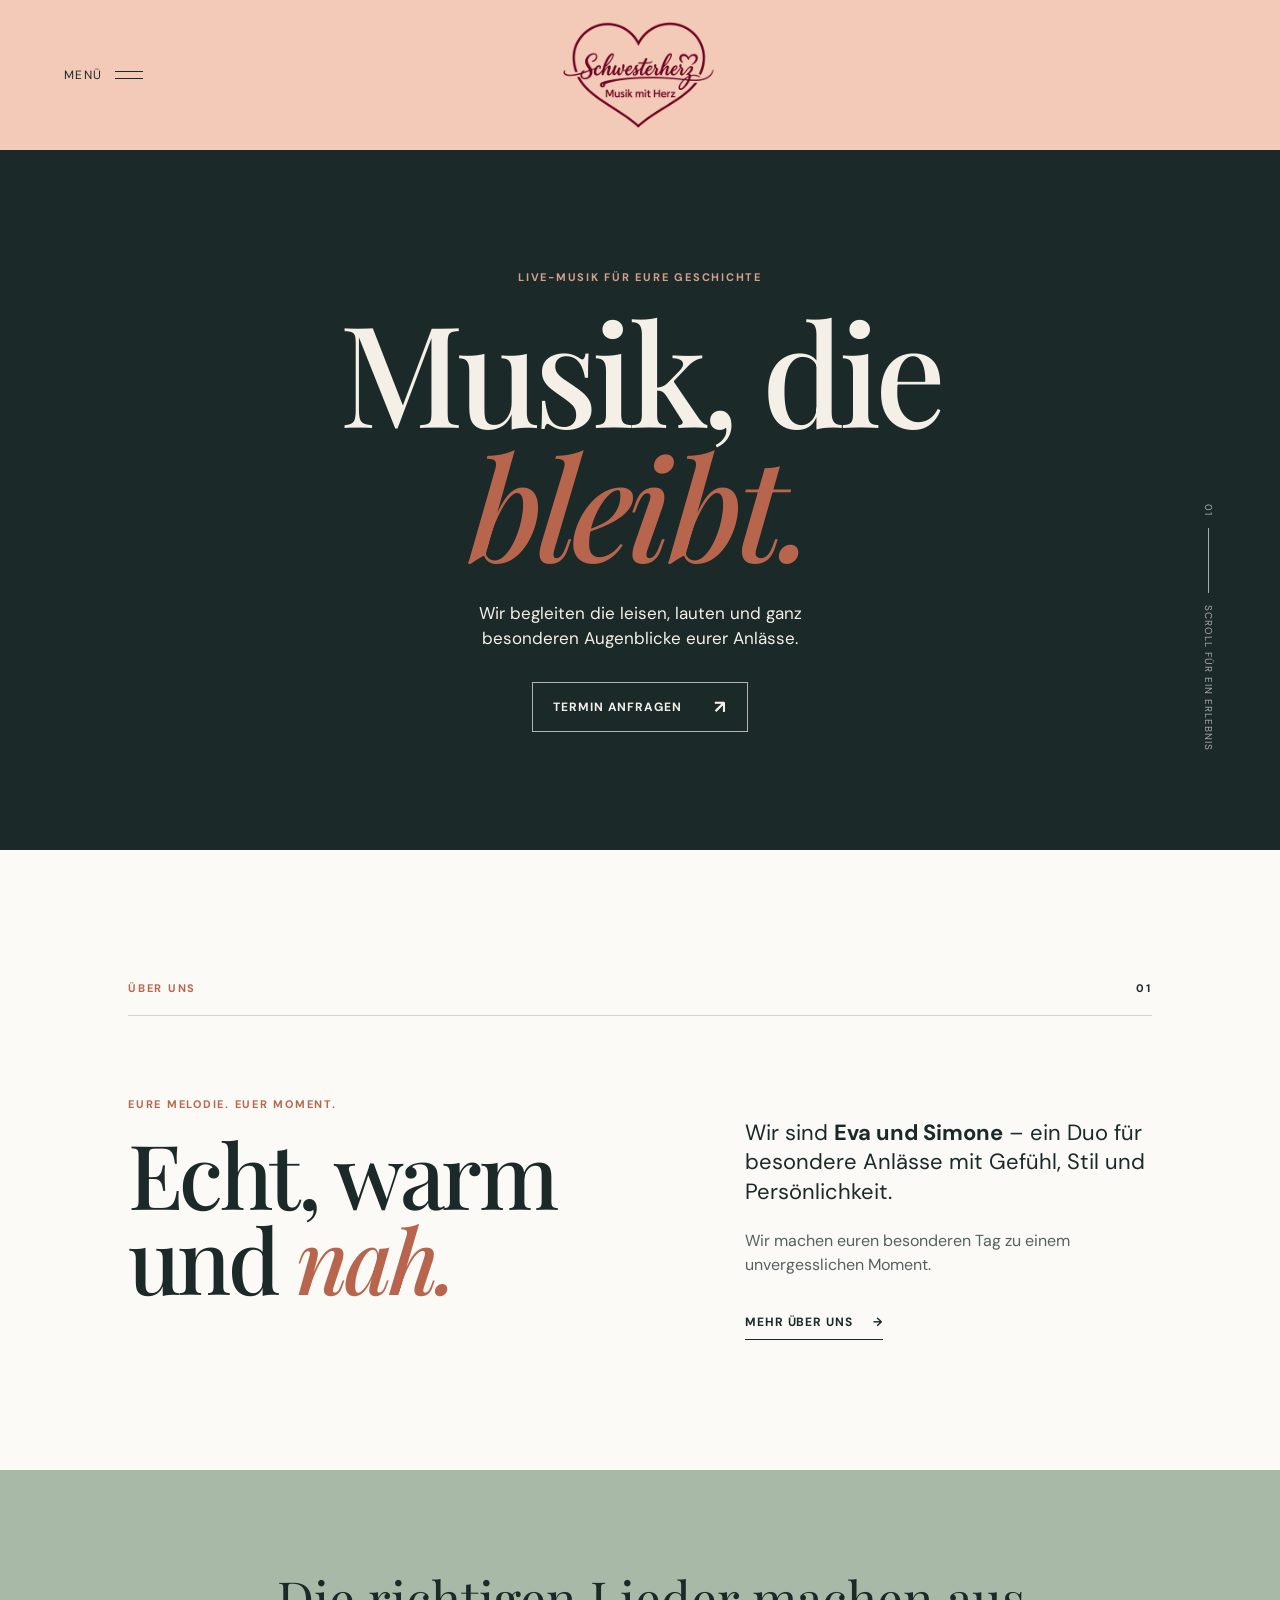
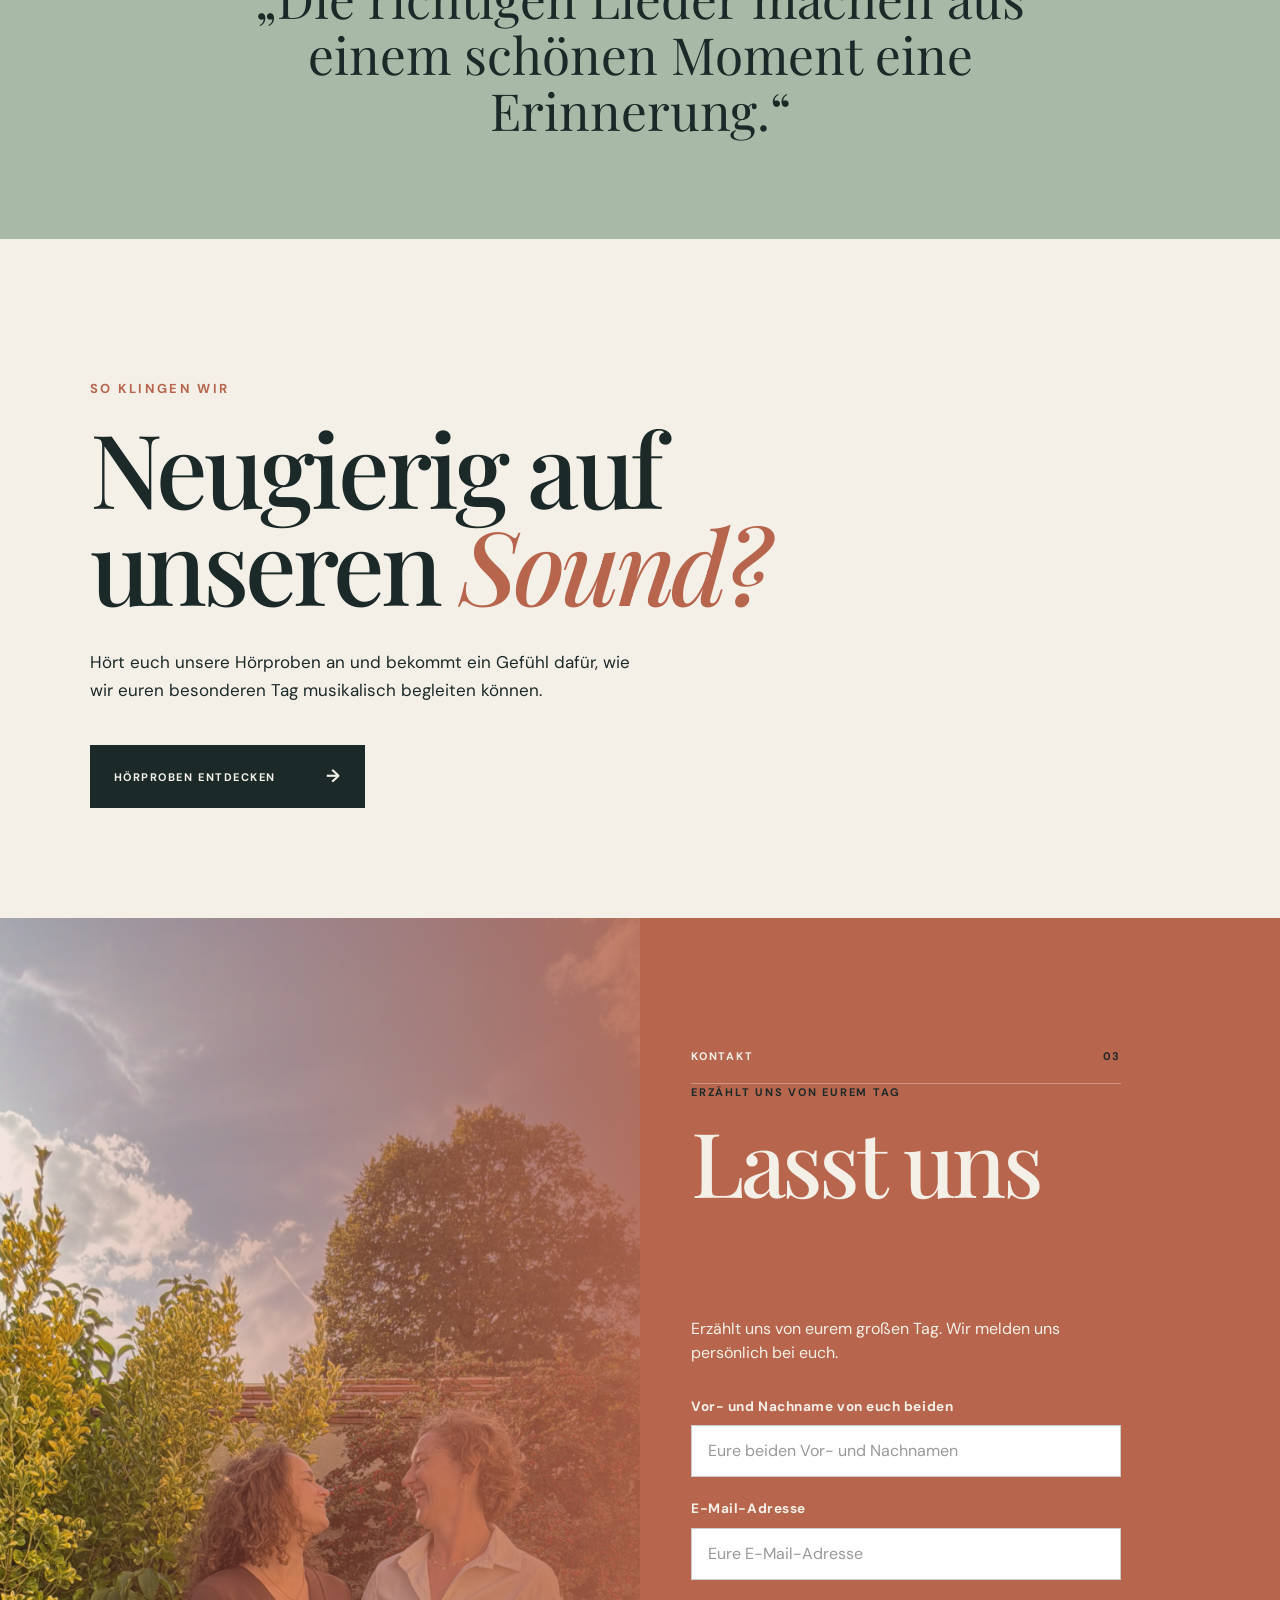
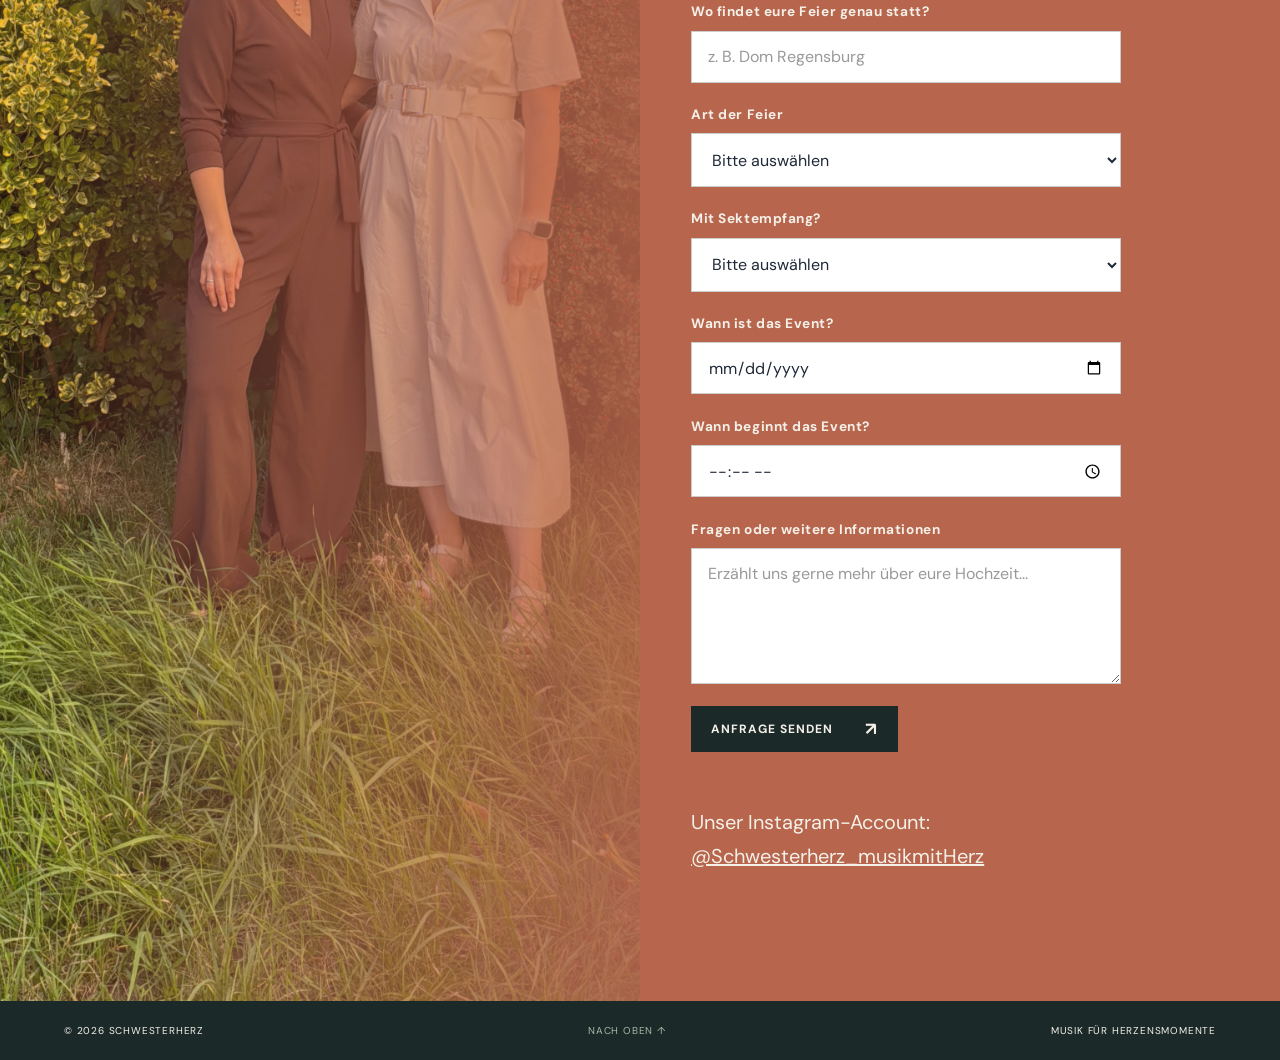
==== commit cff73f27: "Website aktualisiert" ====
--- a/index.html
+++ b/index.html
@@ -121,6 +121,11 @@
           <span>05</span>
         </a>
 
+        <a href="Setlist.html">
+          Setliste
+          <span>06</span>
+        </a>
+
       </div>
 
 
@@ -168,7 +173,7 @@
 
         <p class="hero-text">
           Wir begleiten die leisen, lauten und ganz besonderen
-          Augenblicke eurer Hochzeit.
+          Augenblicke eurer Anlässe.
         </p>
 
         <a
@@ -406,7 +411,7 @@
           <div class="form-group">
 
             <label for="location">
-              Wo findet eure Hochzeit genau statt?
+              Wo findet eure Feier genau statt?
             </label>
 
             <input
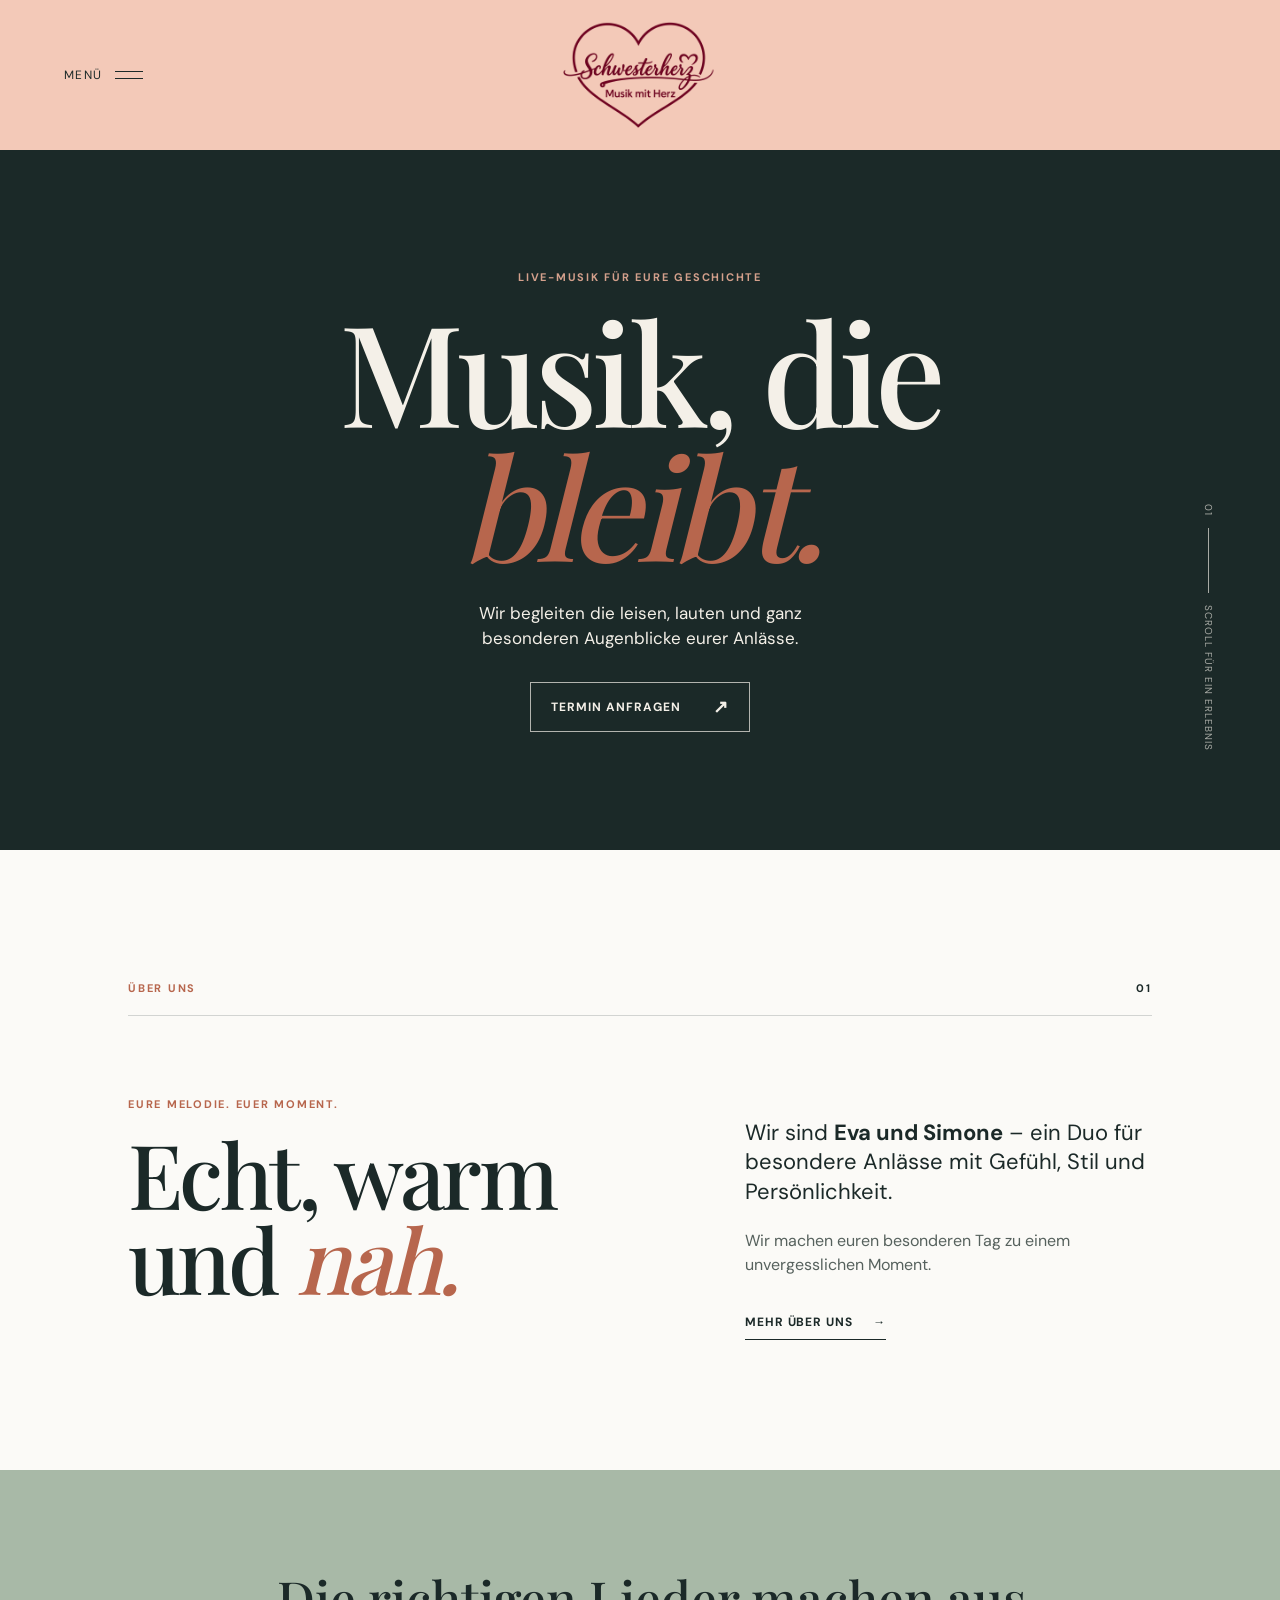
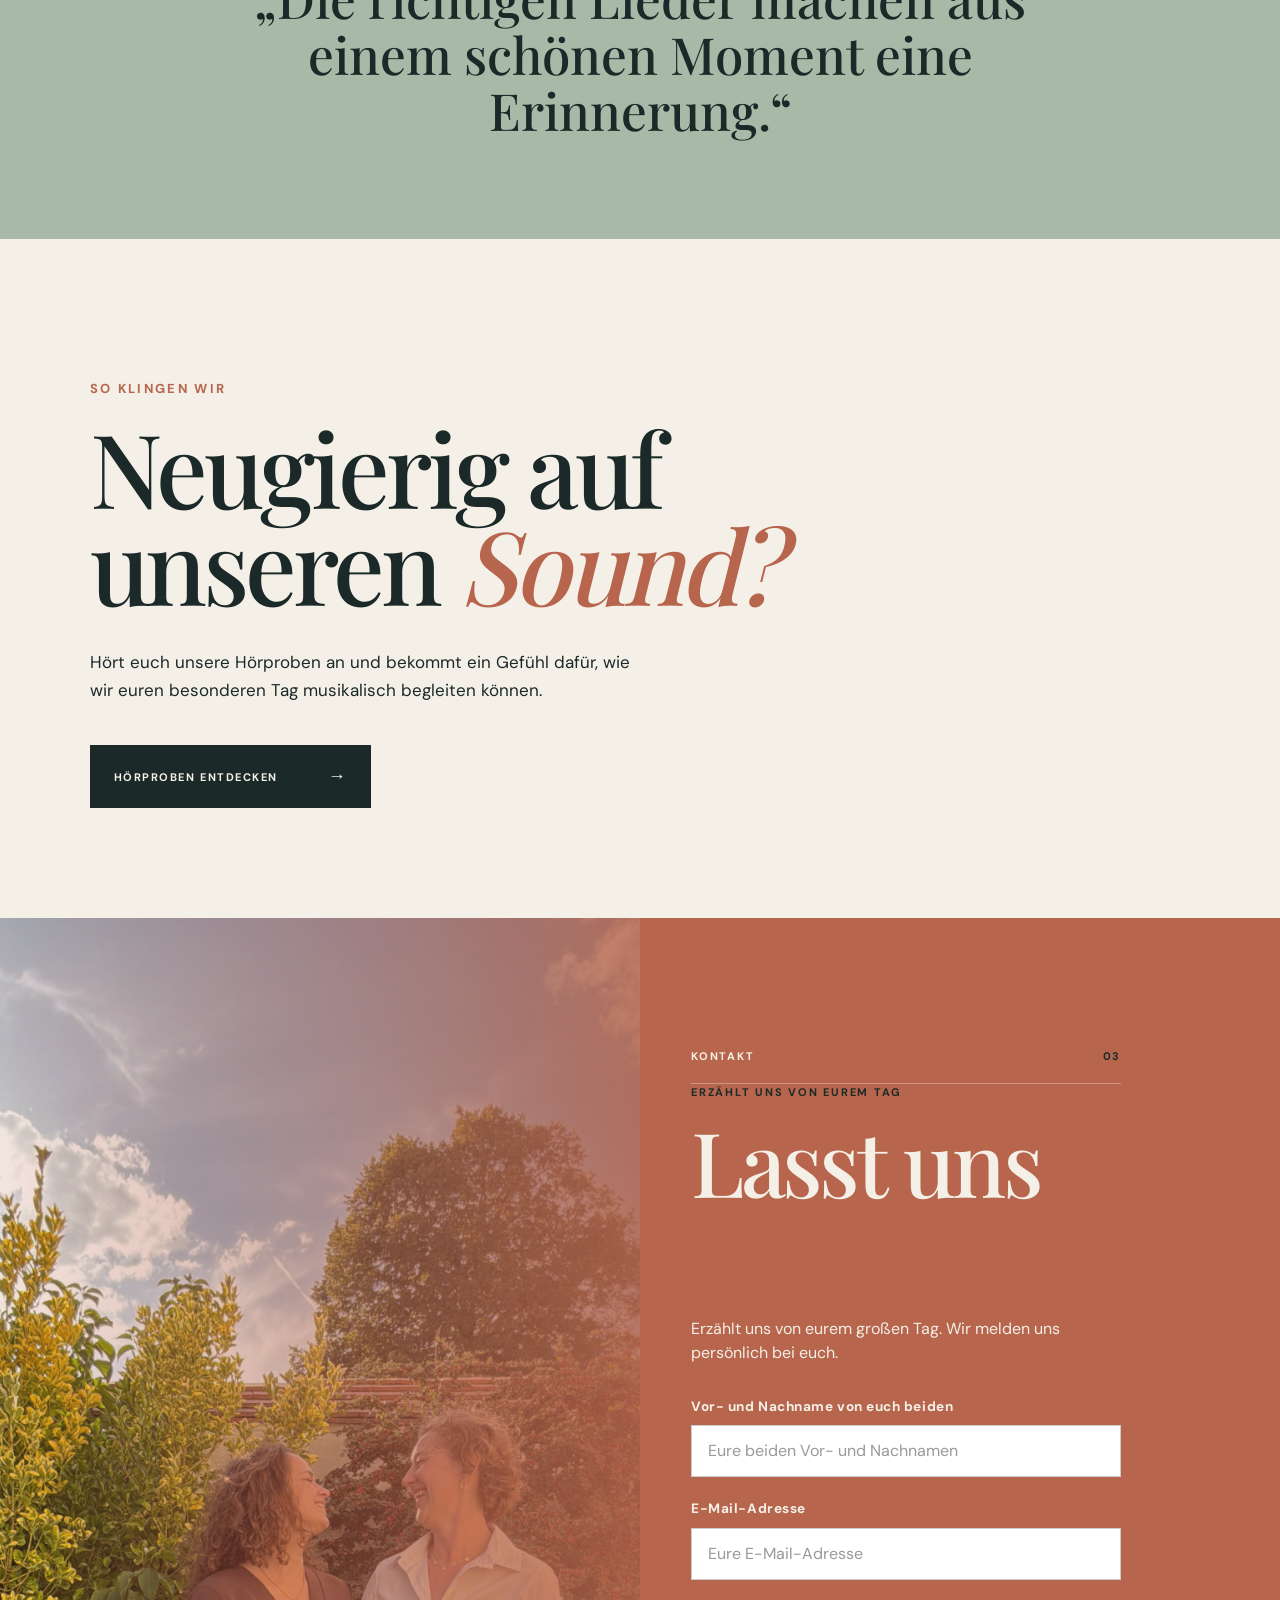
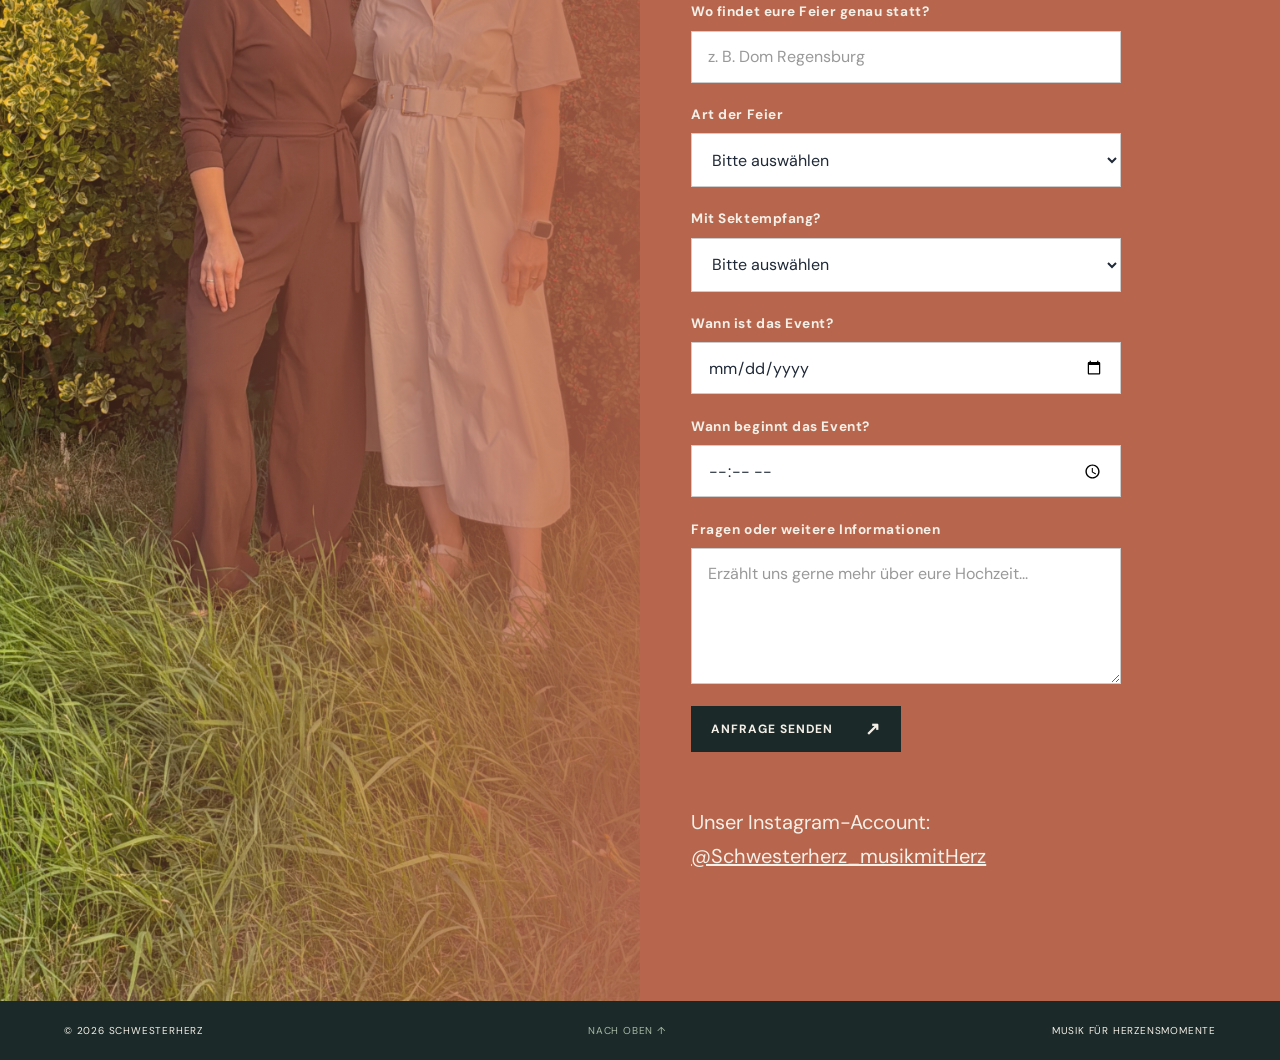
==== commit 290f99dd: "Describe your changes" ====
--- a/index.html
+++ b/index.html
@@ -17,21 +17,9 @@
   <title>Schwesterherz | Musik für Herzensmomente</title>
 
   <link
-    rel="preconnect"
-    href="https://fonts.googleapis.com"
-  >
-
-  <link
-    rel="preconnect"
-    href="https://fonts.gstatic.com"
-    crossorigin
-  >
-
-  <link
-    href="https://fonts.googleapis.com/css2?family=DM+Sans:wght@400;500;700&family=Playfair+Display:wght@500;600&display=swap"
+    href="fonts.css"
     rel="stylesheet"
   >
-
   <link
     rel="stylesheet"
     href="styles.css"
@@ -364,7 +352,7 @@
           <input
             type="hidden"
             name="access_key"
-            value="a52d325a-5009-4cd3-9b31-76ecd3b59890"
+            value="b51bab18-9f04-4e8f-8395-e77747384f96"
           >
 
 
@@ -614,6 +602,7 @@
        JAVASCRIPT
   ========================================= -->
 
+  <script src="menu.js"></script>
   <script src="script.js"></script>
 
 </body>
--- a/fonts.css
+++ b/fonts.css
@@ -0,0 +1,15 @@
+@font-face {
+  font-family: "DM Sans";
+  font-style: normal;
+  font-weight: 400 700;
+  font-display: swap;
+  src: url("fonts/DM-Sans-latin.woff2") format("woff2");
+}
+
+@font-face {
+  font-family: "Playfair Display";
+  font-style: normal;
+  font-weight: 500 600;
+  font-display: swap;
+  src: url("fonts/Playfair-Display-latin.woff2") format("woff2");
+}
